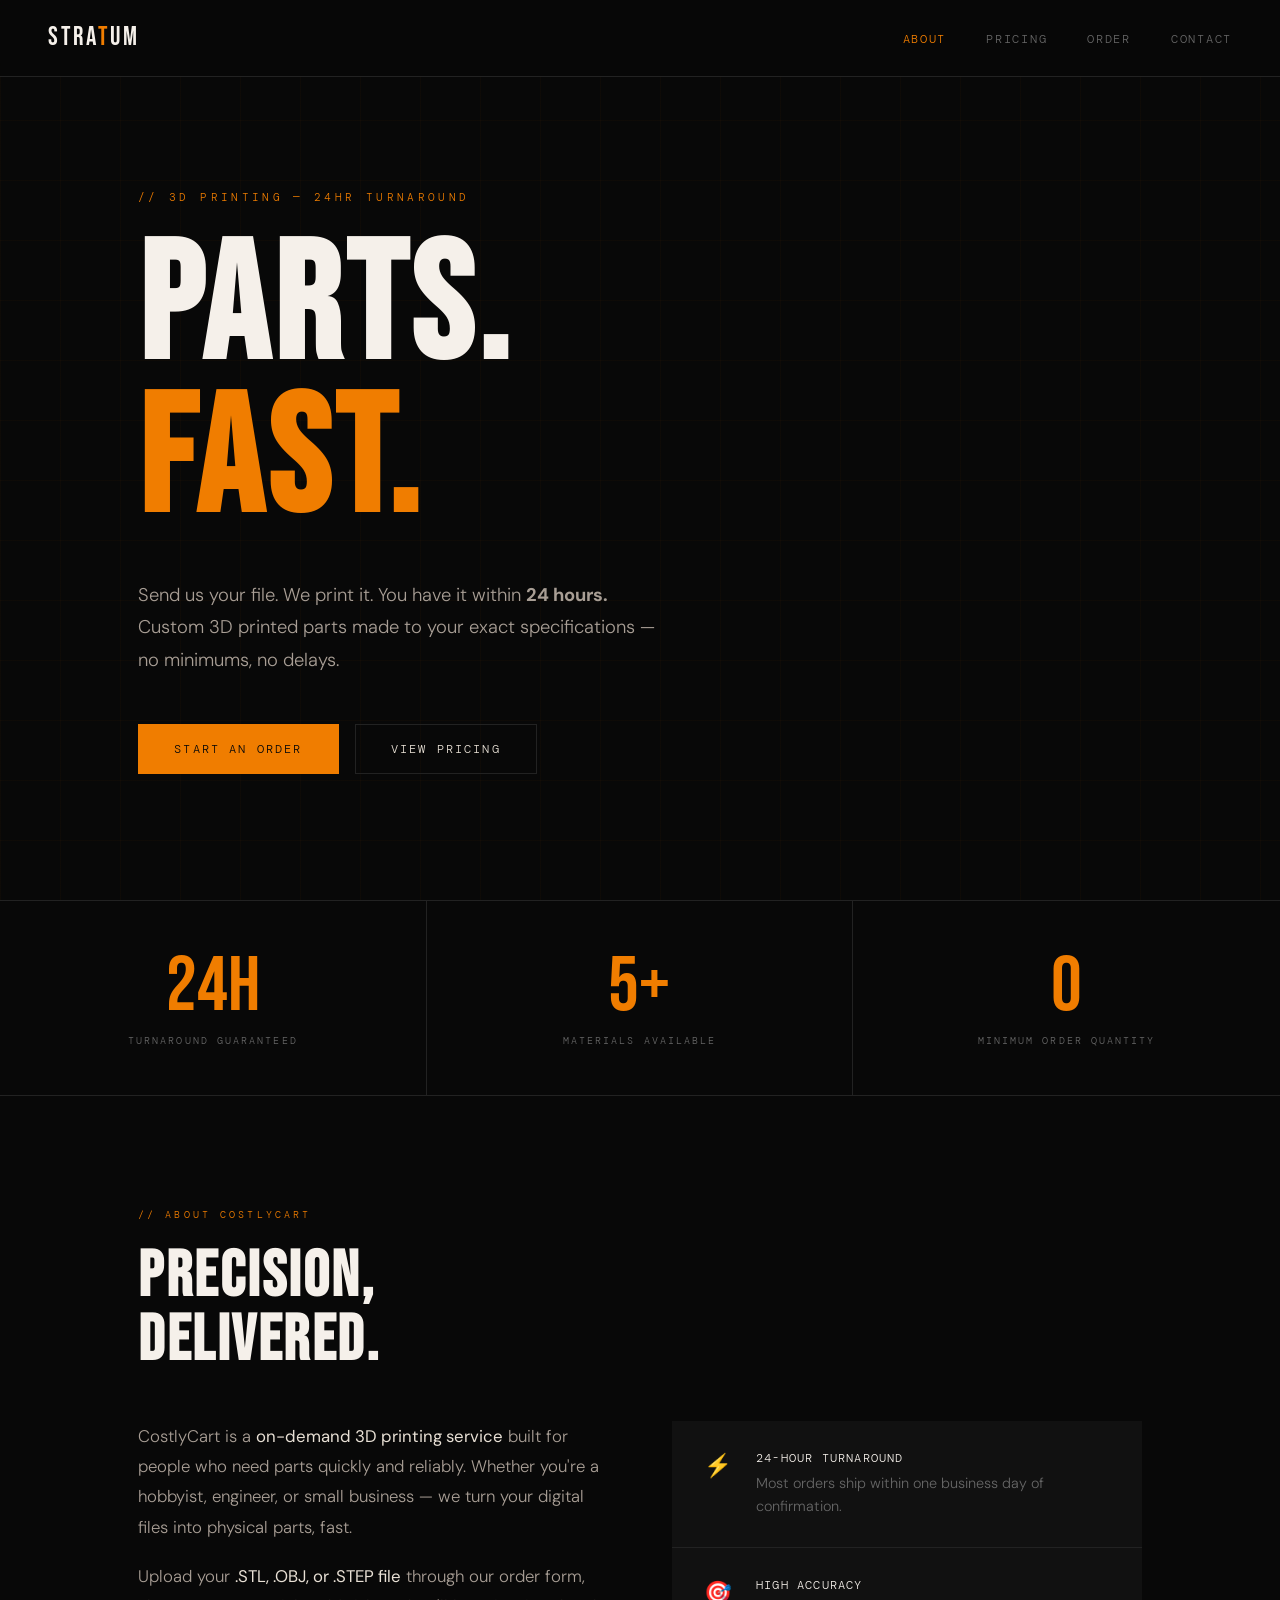
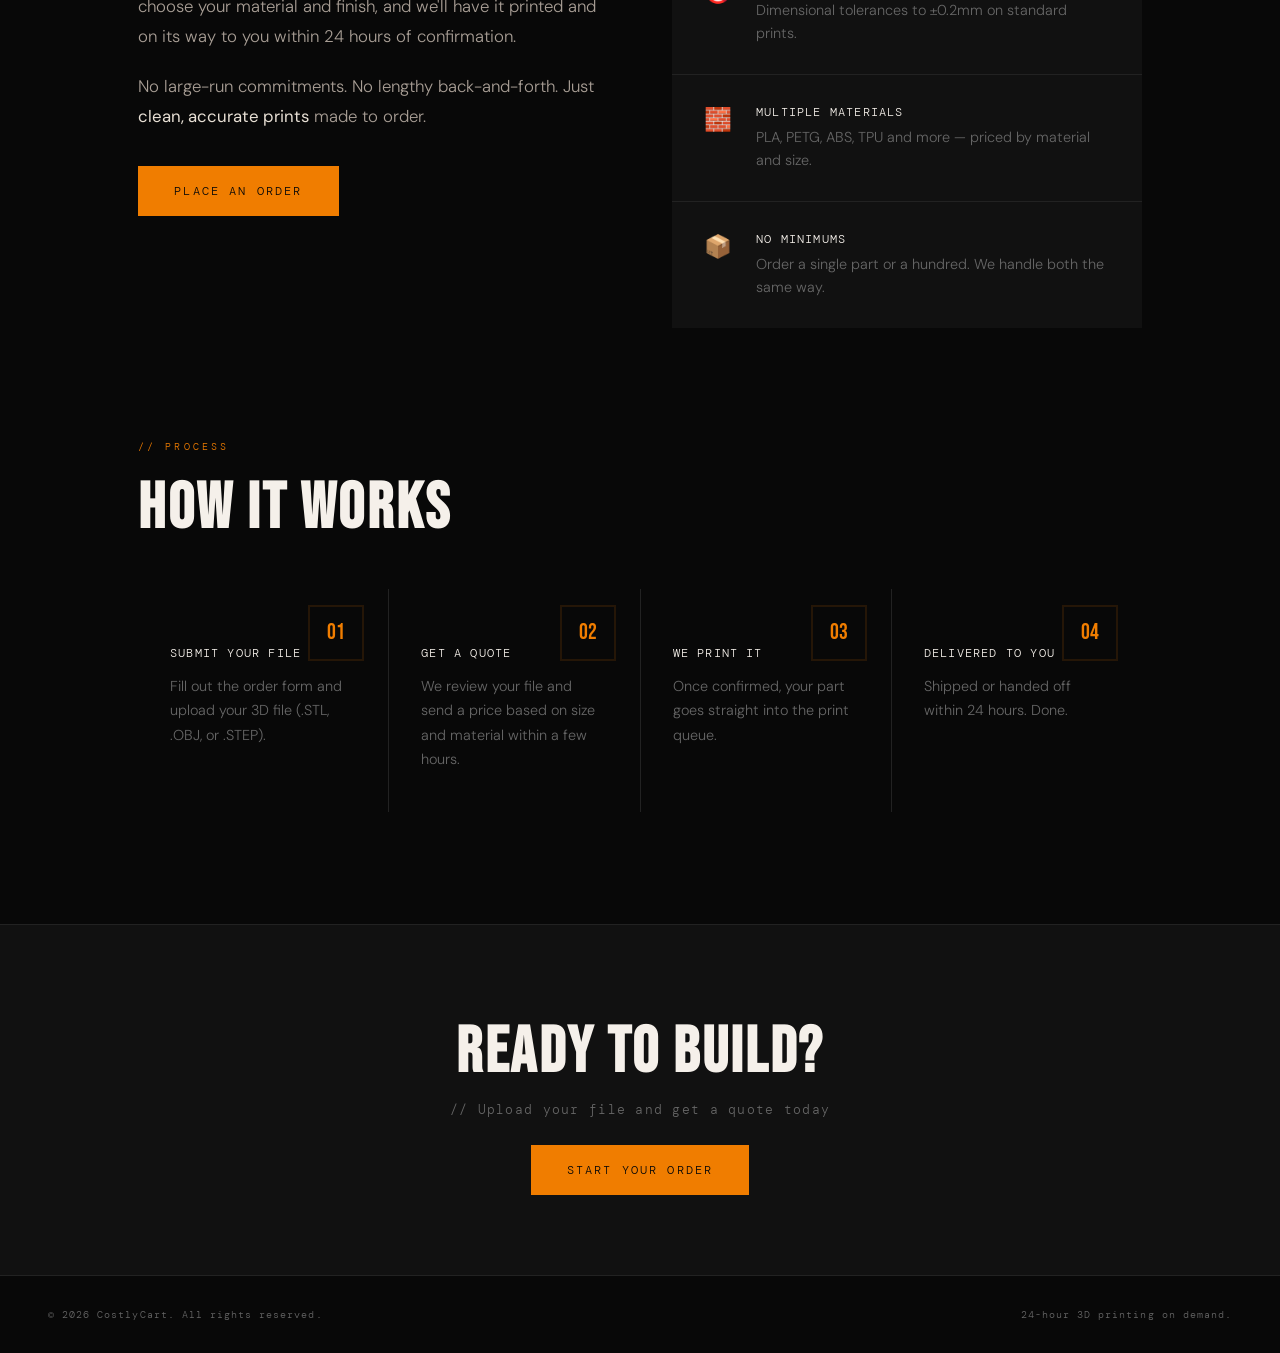
==== index.html @ f36d2c1f "Add files via upload" ====
<!DOCTYPE html>
<html lang="en">
<head>
  <meta charset="UTF-8"/>
  <meta name="viewport" content="width=device-width, initial-scale=1.0"/>
  <title>CostlyCart — 3D Printing On Demand</title>
  <link href="https://fonts.googleapis.com/css2?family=Bebas+Neue&family=DM+Mono:ital,wght@0,300;0,400;1,300&family=DM+Sans:wght@300;400&display=swap" rel="stylesheet"/>
  <style>
    :root {
      --bg: #080808;
      --surface: #111111;
      --border: #222222;
      --amber: #f07d00;
      --amber-dim: rgba(240,125,0,0.12);
      --text: #e8e0d5;
      --muted: #666;
      --white: #f5f0ea;
    }
    *, *::before, *::after { margin: 0; padding: 0; box-sizing: border-box; }

    html { scroll-behavior: smooth; }

    body {
      background: var(--bg);
      color: var(--text);
      font-family: 'DM Sans', sans-serif;
      font-weight: 300;
      min-height: 100vh;
      overflow-x: hidden;
    }

    /* Grid background */
    body::before {
      content: '';
      position: fixed;
      inset: 0;
      background-image:
        linear-gradient(rgba(240,125,0,0.03) 1px, transparent 1px),
        linear-gradient(90deg, rgba(240,125,0,0.03) 1px, transparent 1px);
      background-size: 60px 60px;
      pointer-events: none;
      z-index: 0;
    }

    /* NAV */
    nav {
      position: fixed;
      top: 0; left: 0; right: 0;
      z-index: 100;
      display: flex;
      align-items: center;
      justify-content: space-between;
      padding: 1.4rem 3rem;
      background: rgba(8,8,8,0.85);
      backdrop-filter: blur(12px);
      border-bottom: 1px solid var(--border);
    }

    .nav-logo {
      font-family: 'Bebas Neue', sans-serif;
      font-size: 1.6rem;
      letter-spacing: 0.12em;
      color: var(--white);
      text-decoration: none;
    }

    .nav-logo span { color: var(--amber); }

    .nav-links {
      display: flex;
      gap: 2.5rem;
      list-style: none;
    }

    .nav-links a {
      font-family: 'DM Mono', monospace;
      font-size: 0.72rem;
      letter-spacing: 0.15em;
      text-transform: uppercase;
      color: var(--muted);
      text-decoration: none;
      transition: color 0.2s;
    }

    .nav-links a:hover, .nav-links a.active { color: var(--amber); }

    /* HERO */
    .hero {
      position: relative;
      z-index: 1;
      min-height: 100vh;
      display: flex;
      flex-direction: column;
      justify-content: center;
      padding: 8rem 3rem 4rem;
      max-width: 1100px;
      margin: 0 auto;
    }

    .hero-tag {
      font-family: 'DM Mono', monospace;
      font-size: 0.7rem;
      letter-spacing: 0.3em;
      text-transform: uppercase;
      color: var(--amber);
      margin-bottom: 1.8rem;
      opacity: 0;
      animation: up 0.8s ease 0.2s forwards;
    }

    h1 {
      font-family: 'Bebas Neue', sans-serif;
      font-size: clamp(5rem, 13vw, 11rem);
      line-height: 0.92;
      letter-spacing: 0.03em;
      color: var(--white);
      opacity: 0;
      animation: up 0.9s ease 0.4s forwards;
    }

    h1 .accent { color: var(--amber); }

    .hero-sub {
      margin-top: 2.5rem;
      max-width: 520px;
      font-size: clamp(1rem, 1.8vw, 1.15rem);
      line-height: 1.75;
      color: #a89e95;
      opacity: 0;
      animation: up 0.9s ease 0.65s forwards;
    }

    .hero-cta {
      margin-top: 3rem;
      display: flex;
      gap: 1rem;
      flex-wrap: wrap;
      opacity: 0;
      animation: up 0.9s ease 0.85s forwards;
    }

    .btn {
      font-family: 'DM Mono', monospace;
      font-size: 0.75rem;
      letter-spacing: 0.18em;
      text-transform: uppercase;
      text-decoration: none;
      padding: 1rem 2.2rem;
      border: 1px solid var(--amber);
      color: var(--bg);
      background: var(--amber);
      transition: all 0.2s;
      cursor: pointer;
    }

    .btn:hover { background: transparent; color: var(--amber); }

    .btn-ghost {
      background: transparent;
      color: var(--text);
      border-color: var(--border);
    }

    .btn-ghost:hover { border-color: var(--amber); color: var(--amber); }

    /* STAT ROW */
    .stats {
      position: relative;
      z-index: 1;
      display: grid;
      grid-template-columns: repeat(3, 1fr);
      border-top: 1px solid var(--border);
      border-bottom: 1px solid var(--border);
      margin: 0;
    }

    .stat {
      padding: 3rem;
      border-right: 1px solid var(--border);
      text-align: center;
    }

    .stat:last-child { border-right: none; }

    .stat-num {
      font-family: 'Bebas Neue', sans-serif;
      font-size: clamp(3rem, 6vw, 5rem);
      color: var(--amber);
      line-height: 1;
    }

    .stat-label {
      font-family: 'DM Mono', monospace;
      font-size: 0.65rem;
      letter-spacing: 0.2em;
      text-transform: uppercase;
      color: var(--muted);
      margin-top: 0.5rem;
    }

    /* ABOUT SECTION */
    .section {
      position: relative;
      z-index: 1;
      max-width: 1100px;
      margin: 0 auto;
      padding: 7rem 3rem;
    }

    .section-tag {
      font-family: 'DM Mono', monospace;
      font-size: 0.65rem;
      letter-spacing: 0.3em;
      text-transform: uppercase;
      color: var(--amber);
      margin-bottom: 1.5rem;
    }

    h2 {
      font-family: 'Bebas Neue', sans-serif;
      font-size: clamp(2.5rem, 5vw, 4.5rem);
      color: var(--white);
      letter-spacing: 0.04em;
      line-height: 1;
      margin-bottom: 2rem;
    }

    .about-grid {
      display: grid;
      grid-template-columns: 1fr 1fr;
      gap: 4rem;
      align-items: start;
      margin-top: 3rem;
    }

    .about-text p {
      font-size: 1.05rem;
      line-height: 1.8;
      color: #a89e95;
      margin-bottom: 1.2rem;
    }

    .about-text p strong { color: var(--text); font-weight: 400; }

    /* Feature cards */
    .features {
      display: flex;
      flex-direction: column;
      gap: 1px;
      background: var(--border);
    }

    .feature {
      background: var(--surface);
      padding: 1.8rem 2rem;
      display: flex;
      gap: 1.5rem;
      align-items: flex-start;
      transition: background 0.2s;
    }

    .feature:hover { background: var(--amber-dim); }

    .feature-icon {
      font-size: 1.4rem;
      margin-top: 0.1rem;
      flex-shrink: 0;
    }

    .feature-title {
      font-family: 'DM Mono', monospace;
      font-size: 0.75rem;
      letter-spacing: 0.1em;
      text-transform: uppercase;
      color: var(--white);
      margin-bottom: 0.4rem;
    }

    .feature-desc {
      font-size: 0.9rem;
      color: var(--muted);
      line-height: 1.6;
    }

    /* HOW IT WORKS */
    .steps {
      display: grid;
      grid-template-columns: repeat(4, 1fr);
      gap: 1px;
      background: var(--border);
      margin-top: 3rem;
    }

    .step {
      background: var(--bg);
      padding: 2.5rem 2rem;
      position: relative;
    }

    .step-num {
      font-family: 'Bebas Neue', sans-serif;
      font-size: 4rem;
      color: var(--amber-dim);
      line-height: 1;
      position: absolute;
      top: 1rem;
      right: 1.5rem;
      border: 2px solid var(--amber-dim);
      width: 3.5rem;
      height: 3.5rem;
      display: flex;
      align-items: center;
      justify-content: center;
      font-size: 1.4rem;
      color: var(--amber);
    }

    .step-title {
      font-family: 'DM Mono', monospace;
      font-size: 0.75rem;
      letter-spacing: 0.1em;
      text-transform: uppercase;
      color: var(--white);
      margin-bottom: 0.8rem;
      margin-top: 1rem;
    }

    .step-desc {
      font-size: 0.9rem;
      color: var(--muted);
      line-height: 1.7;
    }

    /* FOOTER CTA */
    .footer-cta {
      position: relative;
      z-index: 1;
      background: var(--surface);
      border-top: 1px solid var(--border);
      text-align: center;
      padding: 6rem 3rem;
    }

    .footer-cta h2 { margin-bottom: 1rem; }
    .footer-cta p { color: var(--muted); margin-bottom: 2.5rem; font-family: 'DM Mono', monospace; font-size: 0.8rem; letter-spacing: 0.1em; }

    footer {
      position: relative;
      z-index: 1;
      border-top: 1px solid var(--border);
      padding: 2rem 3rem;
      display: flex;
      justify-content: space-between;
      align-items: center;
    }

    footer p {
      font-family: 'DM Mono', monospace;
      font-size: 0.65rem;
      letter-spacing: 0.1em;
      color: var(--muted);
    }

    @keyframes up {
      from { opacity: 0; transform: translateY(24px); }
      to   { opacity: 1; transform: translateY(0); }
    }

    @media (max-width: 768px) {
      nav { padding: 1.2rem 1.5rem; }
      .nav-links { gap: 1.5rem; }
      .hero { padding: 7rem 1.5rem 3rem; }
      .stats { grid-template-columns: 1fr; }
      .stat { border-right: none; border-bottom: 1px solid var(--border); }
      .about-grid { grid-template-columns: 1fr; gap: 2rem; }
      .steps { grid-template-columns: 1fr 1fr; }
      .section { padding: 4rem 1.5rem; }
    }
  </style>
</head>
<body>

<nav>
  <a href="index.html" class="nav-logo">STRA<span>T</span>UM</a>
  <ul class="nav-links">
    <li><a href="index.html" class="active">About</a></li>
    <li><a href="pricing.html">Pricing</a></li>
    <li><a href="order.html">Order</a></li>
    <li><a href="contact.html">Contact</a></li>
  </ul>
</nav>

<!-- HERO -->
<section class="hero">
  <p class="hero-tag">// 3D Printing — 24hr Turnaround</p>
  <h1>PARTS.<br><span class="accent">FAST.</span></h1>
  <p class="hero-sub">
    Send us your file. We print it. You have it within <strong>24 hours.</strong>
    Custom 3D printed parts made to your exact specifications — no minimums, no delays.
  </p>
  <div class="hero-cta">
    <a href="order.html" class="btn">Start an Order</a>
    <a href="pricing.html" class="btn btn-ghost">View Pricing</a>
  </div>
</section>

<!-- STATS -->
<div class="stats">
  <div class="stat">
    <div class="stat-num">24H</div>
    <div class="stat-label">Turnaround Guaranteed</div>
  </div>
  <div class="stat">
    <div class="stat-num">5+</div>
    <div class="stat-label">Materials Available</div>
  </div>
  <div class="stat">
    <div class="stat-num">0</div>
    <div class="stat-label">Minimum Order Quantity</div>
  </div>
</div>

<!-- ABOUT -->
<section class="section">
  <p class="section-tag">// About CostlyCart</p>
  <h2>PRECISION,<br>DELIVERED.</h2>

  <div class="about-grid">
    <div class="about-text">
      <p>
        CostlyCart is a <strong>on-demand 3D printing service</strong> built for people who need parts quickly and reliably.
        Whether you're a hobbyist, engineer, or small business — we turn your digital files into physical parts, fast.
      </p>
      <p>
        Upload your <strong>.STL, .OBJ, or .STEP file</strong> through our order form, choose your material and finish,
        and we'll have it printed and on its way to you within 24 hours of confirmation.
      </p>
      <p>
        No large-run commitments. No lengthy back-and-forth. Just <strong>clean, accurate prints</strong> made to order.
      </p>
      <a href="order.html" class="btn" style="margin-top:1rem; display:inline-block;">Place an Order</a>
    </div>

    <div class="features">
      <div class="feature">
        <div class="feature-icon">⚡</div>
        <div>
          <div class="feature-title">24-Hour Turnaround</div>
          <div class="feature-desc">Most orders ship within one business day of confirmation.</div>
        </div>
      </div>
      <div class="feature">
        <div class="feature-icon">🎯</div>
        <div>
          <div class="feature-title">High Accuracy</div>
          <div class="feature-desc">Dimensional tolerances to ±0.2mm on standard prints.</div>
        </div>
      </div>
      <div class="feature">
        <div class="feature-icon">🧱</div>
        <div>
          <div class="feature-title">Multiple Materials</div>
          <div class="feature-desc">PLA, PETG, ABS, TPU and more — priced by material and size.</div>
        </div>
      </div>
      <div class="feature">
        <div class="feature-icon">📦</div>
        <div>
          <div class="feature-title">No Minimums</div>
          <div class="feature-desc">Order a single part or a hundred. We handle both the same way.</div>
        </div>
      </div>
    </div>
  </div>
</section>

<!-- HOW IT WORKS -->
<section class="section" style="padding-top:0;">
  <p class="section-tag">// Process</p>
  <h2>HOW IT WORKS</h2>
  <div class="steps">
    <div class="step">
      <div class="step-num">01</div>
      <div class="step-title">Submit Your File</div>
      <div class="step-desc">Fill out the order form and upload your 3D file (.STL, .OBJ, or .STEP).</div>
    </div>
    <div class="step">
      <div class="step-num">02</div>
      <div class="step-title">Get a Quote</div>
      <div class="step-desc">We review your file and send a price based on size and material within a few hours.</div>
    </div>
    <div class="step">
      <div class="step-num">03</div>
      <div class="step-title">We Print It</div>
      <div class="step-desc">Once confirmed, your part goes straight into the print queue.</div>
    </div>
    <div class="step">
      <div class="step-num">04</div>
      <div class="step-title">Delivered to You</div>
      <div class="step-desc">Shipped or handed off within 24 hours. Done.</div>
    </div>
  </div>
</section>

<!-- FOOTER CTA -->
<div class="footer-cta">
  <h2>READY TO BUILD?</h2>
  <p>// Upload your file and get a quote today</p>
  <a href="order.html" class="btn">Start Your Order</a>
</div>

<footer>
  <p>© 2026 CostlyCart. All rights reserved.</p>
  <p>24-hour 3D printing on demand.</p>
</footer>

</body>
</html>
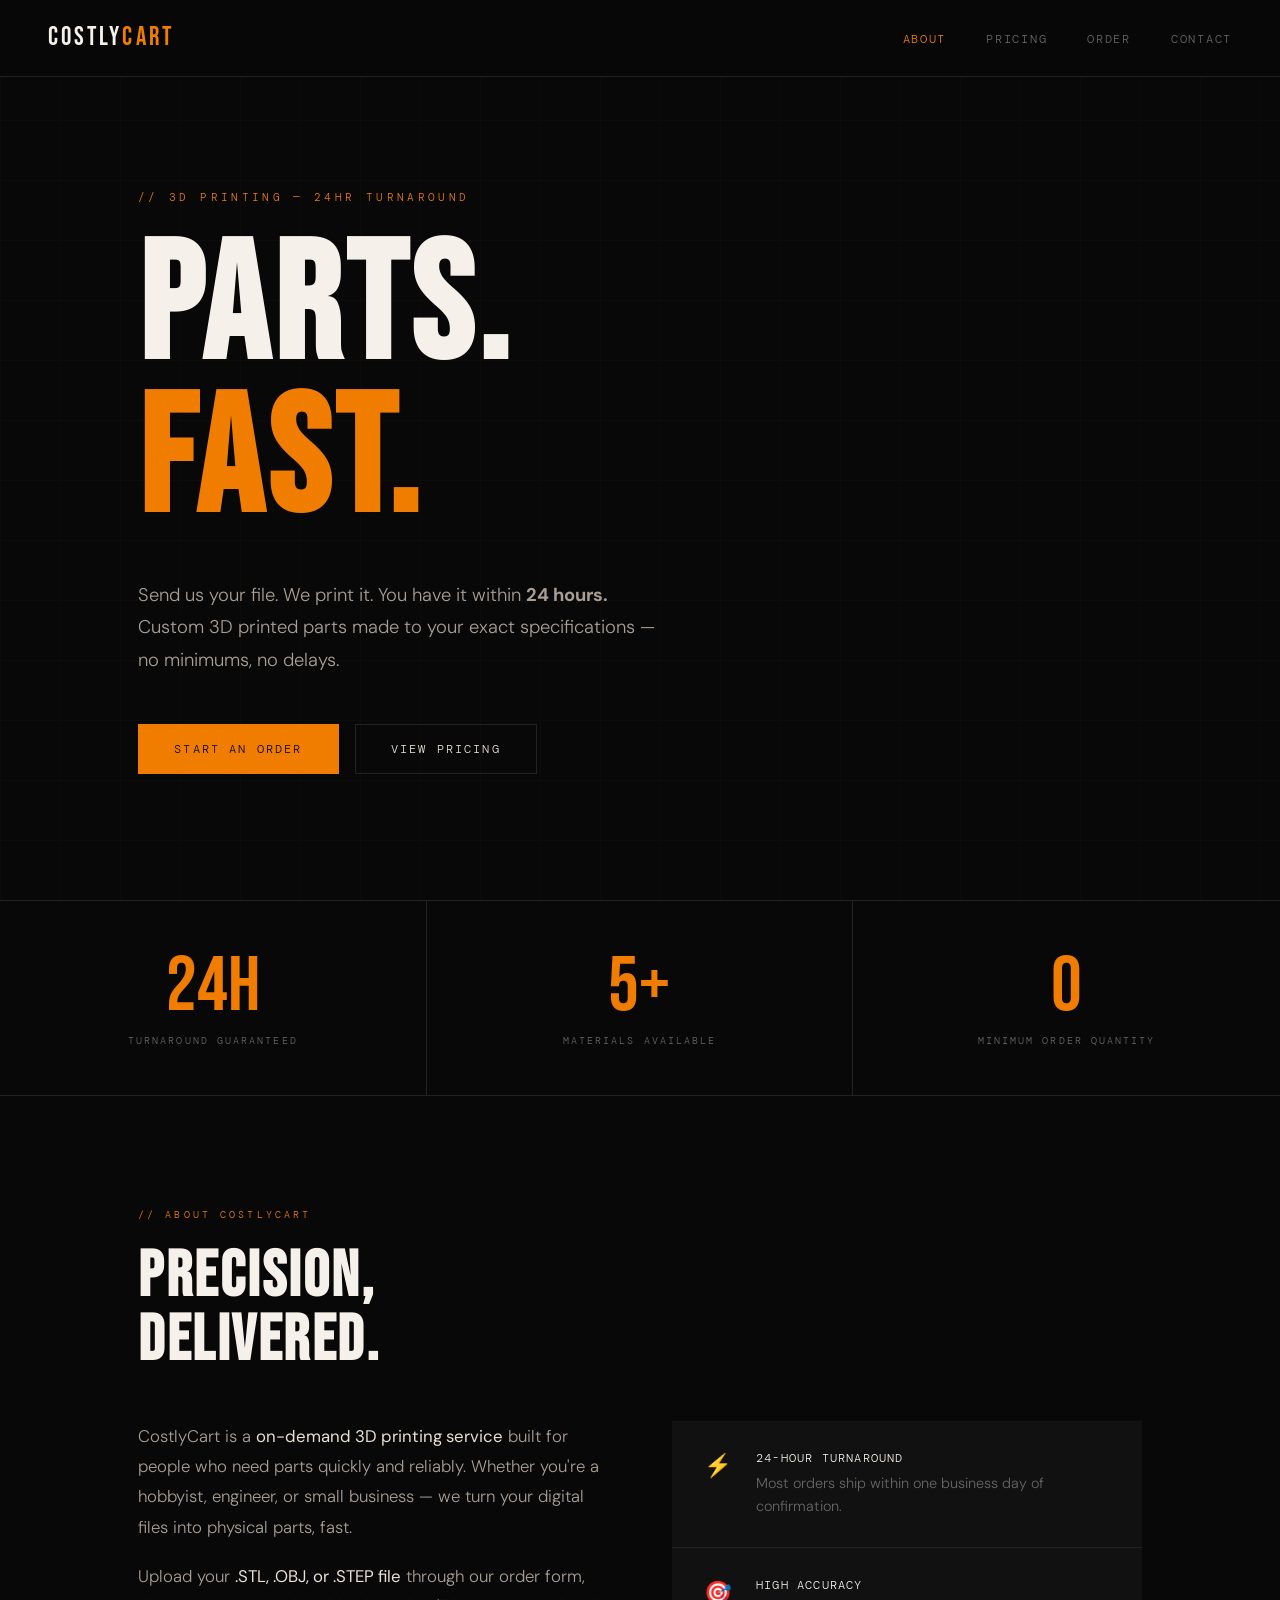
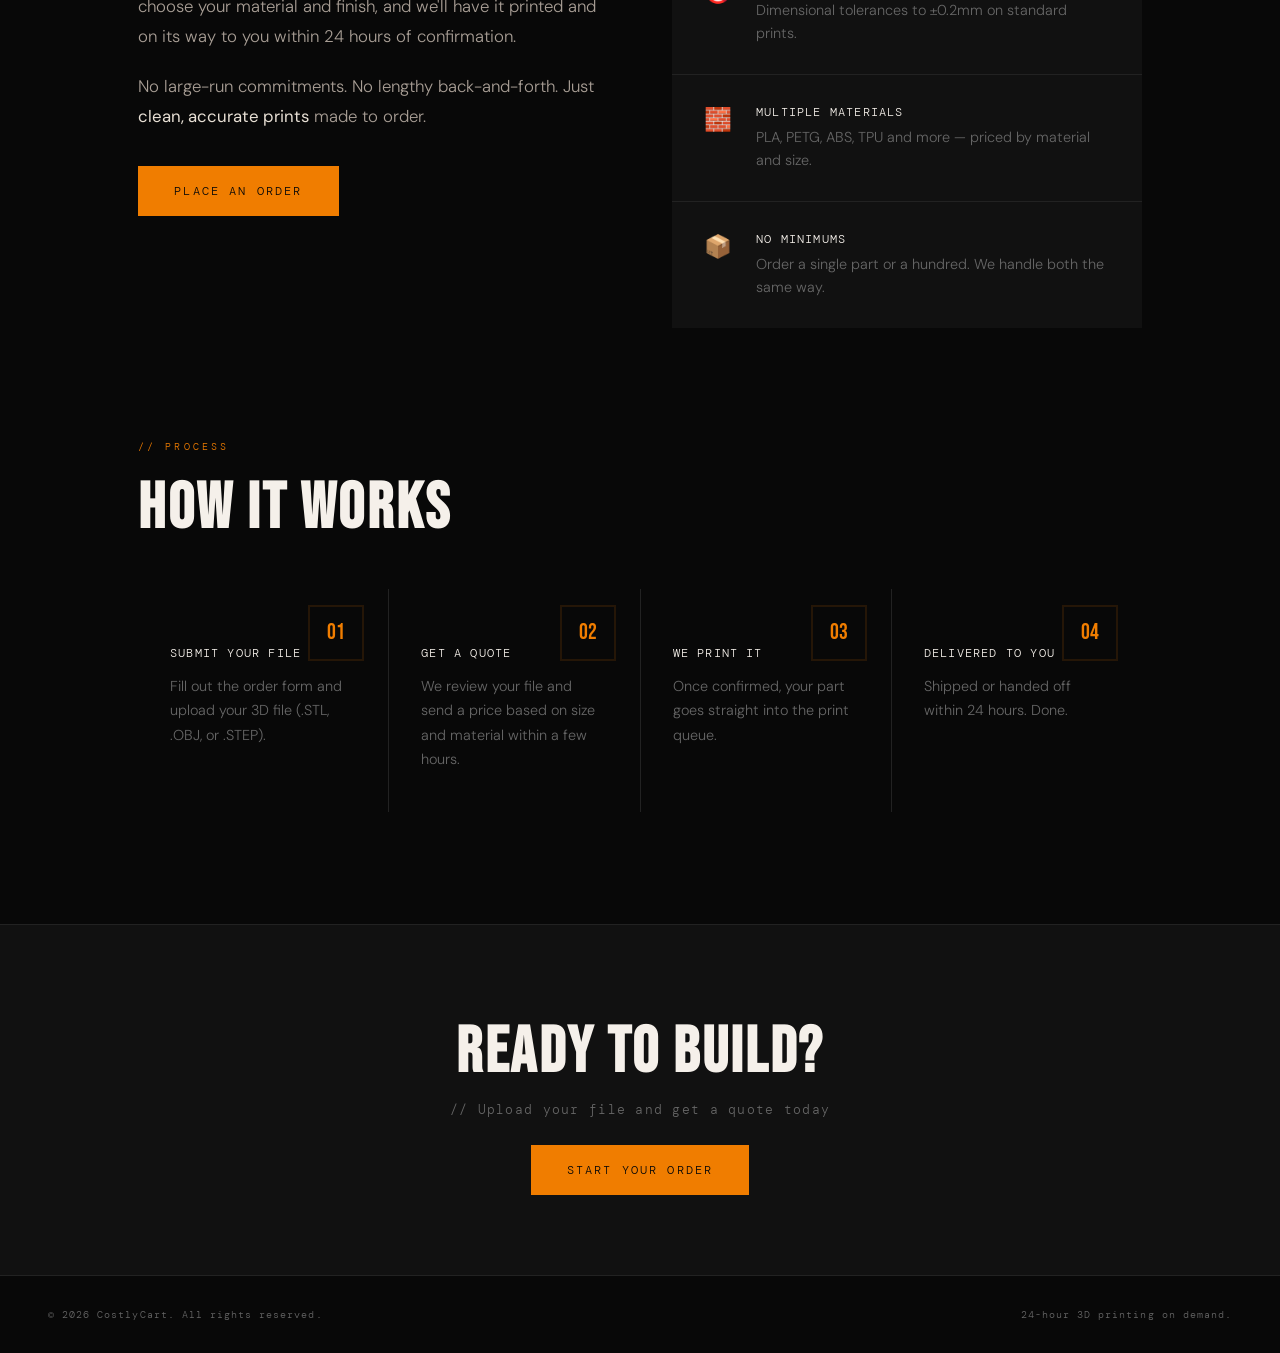
==== commit 892a17d0: "Add files via upload" ====
--- a/index.html
+++ b/index.html
@@ -381,7 +381,7 @@
 <body>
 
 <nav>
-  <a href="index.html" class="nav-logo">STRA<span>T</span>UM</a>
+  <a href="index.html" class="nav-logo">COSTLY<span>CART</span></a>
   <ul class="nav-links">
     <li><a href="index.html" class="active">About</a></li>
     <li><a href="pricing.html">Pricing</a></li>
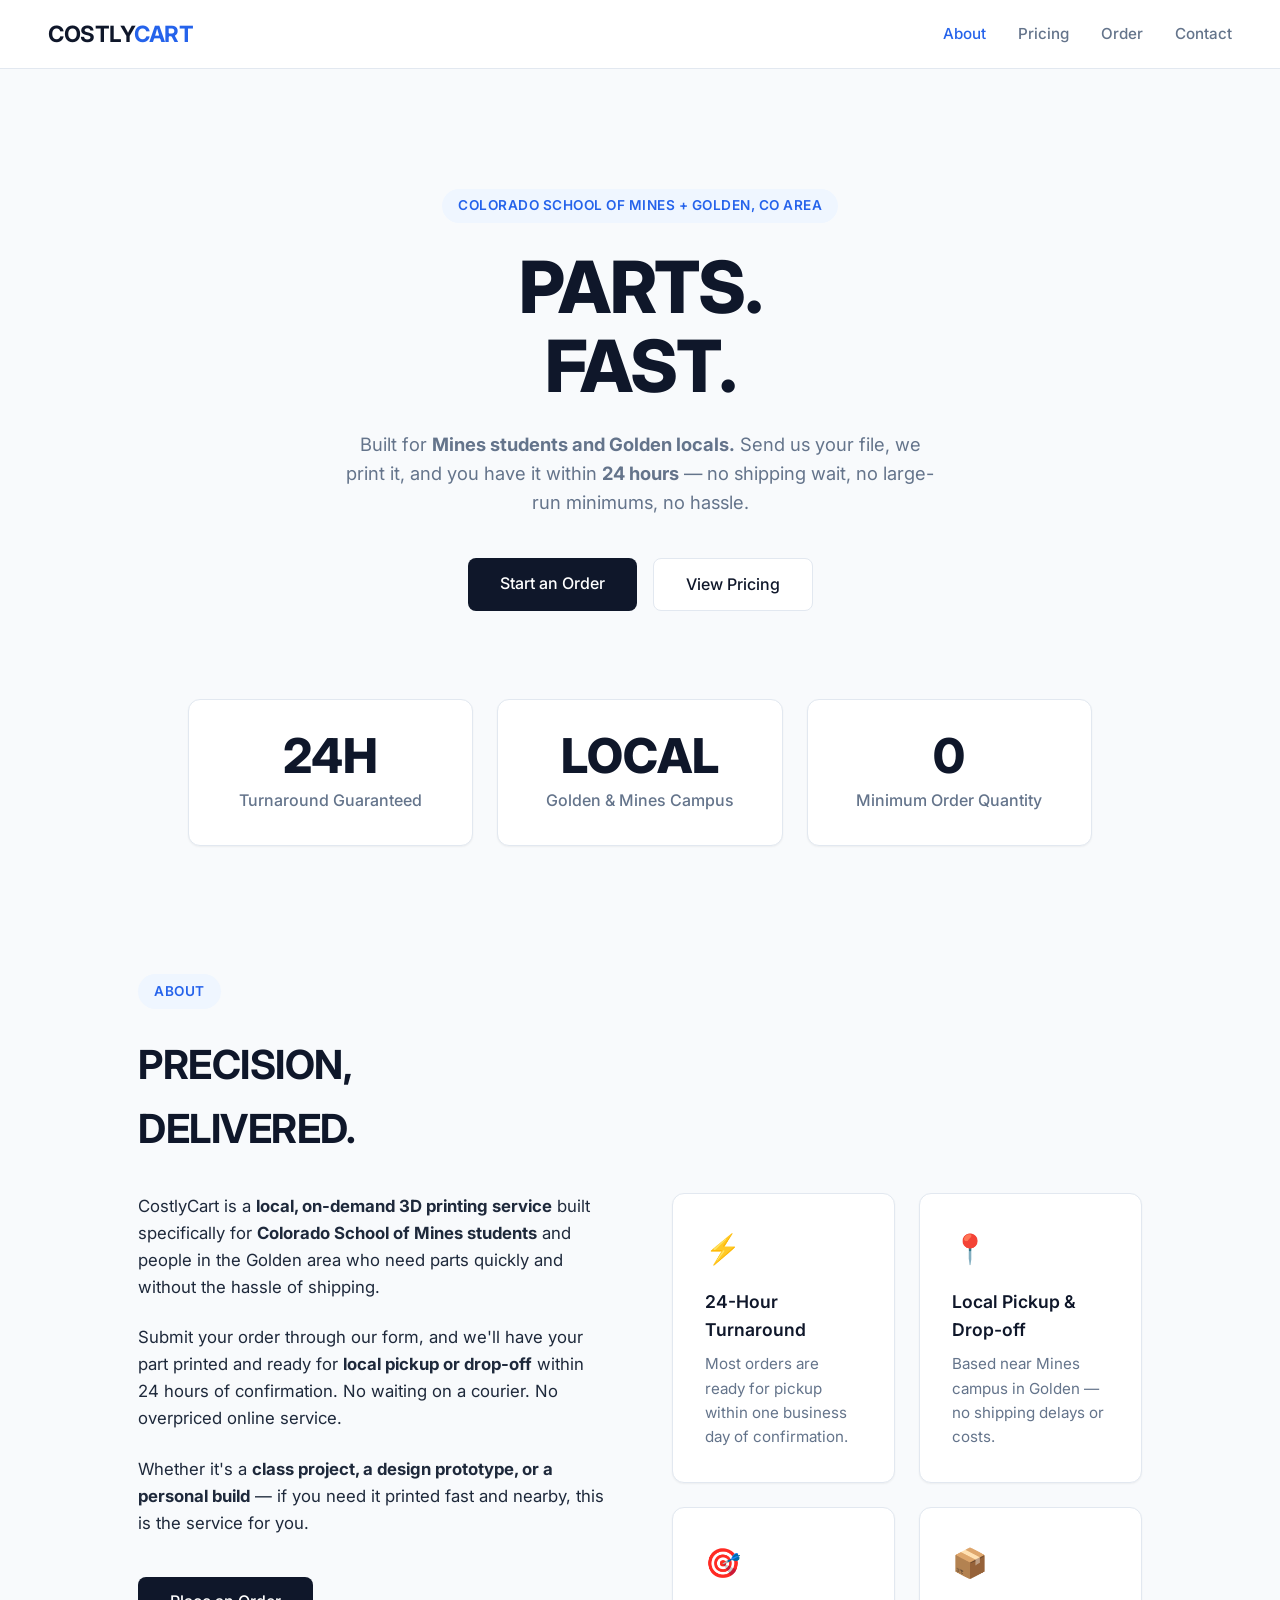
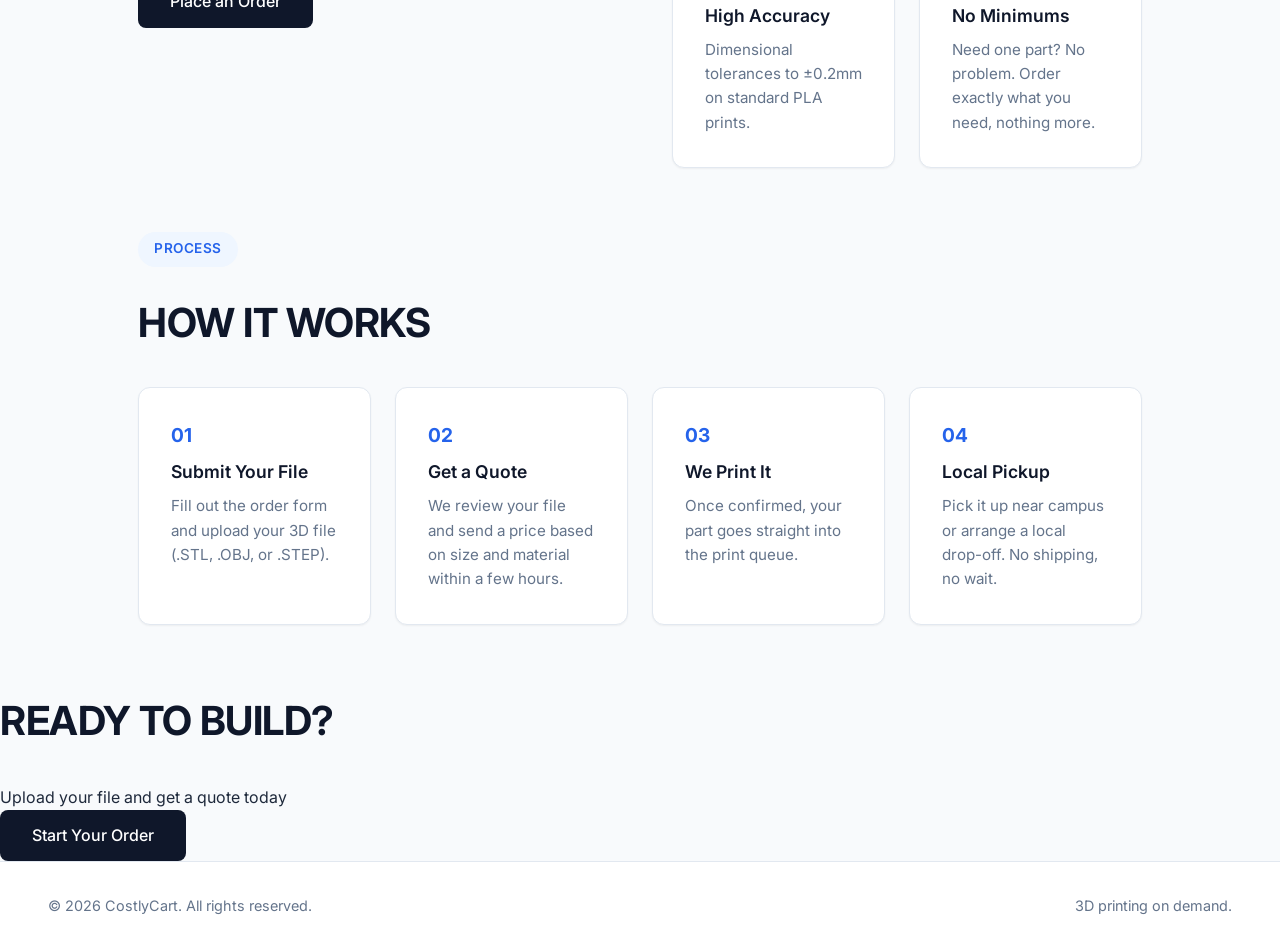
==== commit 53fbbd8e: "Add files via upload Rev 3 file push." ====
--- a/index.html
+++ b/index.html
@@ -4,379 +4,8 @@
   <meta charset="UTF-8"/>
   <meta name="viewport" content="width=device-width, initial-scale=1.0"/>
   <title>CostlyCart — 3D Printing On Demand</title>
-  <link href="https://fonts.googleapis.com/css2?family=Bebas+Neue&family=DM+Mono:ital,wght@0,300;0,400;1,300&family=DM+Sans:wght@300;400&display=swap" rel="stylesheet"/>
-  <style>
-    :root {
-      --bg: #080808;
-      --surface: #111111;
-      --border: #222222;
-      --amber: #f07d00;
-      --amber-dim: rgba(240,125,0,0.12);
-      --text: #e8e0d5;
-      --muted: #666;
-      --white: #f5f0ea;
-    }
-    *, *::before, *::after { margin: 0; padding: 0; box-sizing: border-box; }
-
-    html { scroll-behavior: smooth; }
-
-    body {
-      background: var(--bg);
-      color: var(--text);
-      font-family: 'DM Sans', sans-serif;
-      font-weight: 300;
-      min-height: 100vh;
-      overflow-x: hidden;
-    }
-
-    /* Grid background */
-    body::before {
-      content: '';
-      position: fixed;
-      inset: 0;
-      background-image:
-        linear-gradient(rgba(240,125,0,0.03) 1px, transparent 1px),
-        linear-gradient(90deg, rgba(240,125,0,0.03) 1px, transparent 1px);
-      background-size: 60px 60px;
-      pointer-events: none;
-      z-index: 0;
-    }
-
-    /* NAV */
-    nav {
-      position: fixed;
-      top: 0; left: 0; right: 0;
-      z-index: 100;
-      display: flex;
-      align-items: center;
-      justify-content: space-between;
-      padding: 1.4rem 3rem;
-      background: rgba(8,8,8,0.85);
-      backdrop-filter: blur(12px);
-      border-bottom: 1px solid var(--border);
-    }
-
-    .nav-logo {
-      font-family: 'Bebas Neue', sans-serif;
-      font-size: 1.6rem;
-      letter-spacing: 0.12em;
-      color: var(--white);
-      text-decoration: none;
-    }
-
-    .nav-logo span { color: var(--amber); }
-
-    .nav-links {
-      display: flex;
-      gap: 2.5rem;
-      list-style: none;
-    }
-
-    .nav-links a {
-      font-family: 'DM Mono', monospace;
-      font-size: 0.72rem;
-      letter-spacing: 0.15em;
-      text-transform: uppercase;
-      color: var(--muted);
-      text-decoration: none;
-      transition: color 0.2s;
-    }
-
-    .nav-links a:hover, .nav-links a.active { color: var(--amber); }
-
-    /* HERO */
-    .hero {
-      position: relative;
-      z-index: 1;
-      min-height: 100vh;
-      display: flex;
-      flex-direction: column;
-      justify-content: center;
-      padding: 8rem 3rem 4rem;
-      max-width: 1100px;
-      margin: 0 auto;
-    }
-
-    .hero-tag {
-      font-family: 'DM Mono', monospace;
-      font-size: 0.7rem;
-      letter-spacing: 0.3em;
-      text-transform: uppercase;
-      color: var(--amber);
-      margin-bottom: 1.8rem;
-      opacity: 0;
-      animation: up 0.8s ease 0.2s forwards;
-    }
-
-    h1 {
-      font-family: 'Bebas Neue', sans-serif;
-      font-size: clamp(5rem, 13vw, 11rem);
-      line-height: 0.92;
-      letter-spacing: 0.03em;
-      color: var(--white);
-      opacity: 0;
-      animation: up 0.9s ease 0.4s forwards;
-    }
-
-    h1 .accent { color: var(--amber); }
-
-    .hero-sub {
-      margin-top: 2.5rem;
-      max-width: 520px;
-      font-size: clamp(1rem, 1.8vw, 1.15rem);
-      line-height: 1.75;
-      color: #a89e95;
-      opacity: 0;
-      animation: up 0.9s ease 0.65s forwards;
-    }
-
-    .hero-cta {
-      margin-top: 3rem;
-      display: flex;
-      gap: 1rem;
-      flex-wrap: wrap;
-      opacity: 0;
-      animation: up 0.9s ease 0.85s forwards;
-    }
-
-    .btn {
-      font-family: 'DM Mono', monospace;
-      font-size: 0.75rem;
-      letter-spacing: 0.18em;
-      text-transform: uppercase;
-      text-decoration: none;
-      padding: 1rem 2.2rem;
-      border: 1px solid var(--amber);
-      color: var(--bg);
-      background: var(--amber);
-      transition: all 0.2s;
-      cursor: pointer;
-    }
-
-    .btn:hover { background: transparent; color: var(--amber); }
-
-    .btn-ghost {
-      background: transparent;
-      color: var(--text);
-      border-color: var(--border);
-    }
-
-    .btn-ghost:hover { border-color: var(--amber); color: var(--amber); }
-
-    /* STAT ROW */
-    .stats {
-      position: relative;
-      z-index: 1;
-      display: grid;
-      grid-template-columns: repeat(3, 1fr);
-      border-top: 1px solid var(--border);
-      border-bottom: 1px solid var(--border);
-      margin: 0;
-    }
-
-    .stat {
-      padding: 3rem;
-      border-right: 1px solid var(--border);
-      text-align: center;
-    }
-
-    .stat:last-child { border-right: none; }
-
-    .stat-num {
-      font-family: 'Bebas Neue', sans-serif;
-      font-size: clamp(3rem, 6vw, 5rem);
-      color: var(--amber);
-      line-height: 1;
-    }
-
-    .stat-label {
-      font-family: 'DM Mono', monospace;
-      font-size: 0.65rem;
-      letter-spacing: 0.2em;
-      text-transform: uppercase;
-      color: var(--muted);
-      margin-top: 0.5rem;
-    }
-
-    /* ABOUT SECTION */
-    .section {
-      position: relative;
-      z-index: 1;
-      max-width: 1100px;
-      margin: 0 auto;
-      padding: 7rem 3rem;
-    }
-
-    .section-tag {
-      font-family: 'DM Mono', monospace;
-      font-size: 0.65rem;
-      letter-spacing: 0.3em;
-      text-transform: uppercase;
-      color: var(--amber);
-      margin-bottom: 1.5rem;
-    }
-
-    h2 {
-      font-family: 'Bebas Neue', sans-serif;
-      font-size: clamp(2.5rem, 5vw, 4.5rem);
-      color: var(--white);
-      letter-spacing: 0.04em;
-      line-height: 1;
-      margin-bottom: 2rem;
-    }
-
-    .about-grid {
-      display: grid;
-      grid-template-columns: 1fr 1fr;
-      gap: 4rem;
-      align-items: start;
-      margin-top: 3rem;
-    }
-
-    .about-text p {
-      font-size: 1.05rem;
-      line-height: 1.8;
-      color: #a89e95;
-      margin-bottom: 1.2rem;
-    }
-
-    .about-text p strong { color: var(--text); font-weight: 400; }
-
-    /* Feature cards */
-    .features {
-      display: flex;
-      flex-direction: column;
-      gap: 1px;
-      background: var(--border);
-    }
-
-    .feature {
-      background: var(--surface);
-      padding: 1.8rem 2rem;
-      display: flex;
-      gap: 1.5rem;
-      align-items: flex-start;
-      transition: background 0.2s;
-    }
-
-    .feature:hover { background: var(--amber-dim); }
-
-    .feature-icon {
-      font-size: 1.4rem;
-      margin-top: 0.1rem;
-      flex-shrink: 0;
-    }
-
-    .feature-title {
-      font-family: 'DM Mono', monospace;
-      font-size: 0.75rem;
-      letter-spacing: 0.1em;
-      text-transform: uppercase;
-      color: var(--white);
-      margin-bottom: 0.4rem;
-    }
-
-    .feature-desc {
-      font-size: 0.9rem;
-      color: var(--muted);
-      line-height: 1.6;
-    }
-
-    /* HOW IT WORKS */
-    .steps {
-      display: grid;
-      grid-template-columns: repeat(4, 1fr);
-      gap: 1px;
-      background: var(--border);
-      margin-top: 3rem;
-    }
-
-    .step {
-      background: var(--bg);
-      padding: 2.5rem 2rem;
-      position: relative;
-    }
-
-    .step-num {
-      font-family: 'Bebas Neue', sans-serif;
-      font-size: 4rem;
-      color: var(--amber-dim);
-      line-height: 1;
-      position: absolute;
-      top: 1rem;
-      right: 1.5rem;
-      border: 2px solid var(--amber-dim);
-      width: 3.5rem;
-      height: 3.5rem;
-      display: flex;
-      align-items: center;
-      justify-content: center;
-      font-size: 1.4rem;
-      color: var(--amber);
-    }
-
-    .step-title {
-      font-family: 'DM Mono', monospace;
-      font-size: 0.75rem;
-      letter-spacing: 0.1em;
-      text-transform: uppercase;
-      color: var(--white);
-      margin-bottom: 0.8rem;
-      margin-top: 1rem;
-    }
-
-    .step-desc {
-      font-size: 0.9rem;
-      color: var(--muted);
-      line-height: 1.7;
-    }
-
-    /* FOOTER CTA */
-    .footer-cta {
-      position: relative;
-      z-index: 1;
-      background: var(--surface);
-      border-top: 1px solid var(--border);
-      text-align: center;
-      padding: 6rem 3rem;
-    }
-
-    .footer-cta h2 { margin-bottom: 1rem; }
-    .footer-cta p { color: var(--muted); margin-bottom: 2.5rem; font-family: 'DM Mono', monospace; font-size: 0.8rem; letter-spacing: 0.1em; }
-
-    footer {
-      position: relative;
-      z-index: 1;
-      border-top: 1px solid var(--border);
-      padding: 2rem 3rem;
-      display: flex;
-      justify-content: space-between;
-      align-items: center;
-    }
-
-    footer p {
-      font-family: 'DM Mono', monospace;
-      font-size: 0.65rem;
-      letter-spacing: 0.1em;
-      color: var(--muted);
-    }
-
-    @keyframes up {
-      from { opacity: 0; transform: translateY(24px); }
-      to   { opacity: 1; transform: translateY(0); }
-    }
-
-    @media (max-width: 768px) {
-      nav { padding: 1.2rem 1.5rem; }
-      .nav-links { gap: 1.5rem; }
-      .hero { padding: 7rem 1.5rem 3rem; }
-      .stats { grid-template-columns: 1fr; }
-      .stat { border-right: none; border-bottom: 1px solid var(--border); }
-      .about-grid { grid-template-columns: 1fr; gap: 2rem; }
-      .steps { grid-template-columns: 1fr 1fr; }
-      .section { padding: 4rem 1.5rem; }
-    }
-  </style>
+  <link href="https://fonts.googleapis.com/css2?family=Inter:wght@400;500;600;700;800&display=swap" rel="stylesheet">
+  <link rel="stylesheet" href="style.css">
 </head>
 <body>
 
@@ -392,11 +21,10 @@
 
 <!-- HERO -->
 <section class="hero">
-  <p class="hero-tag">// 3D Printing — 24hr Turnaround</p>
+  <p class="hero-tag">Colorado School of Mines + Golden, CO Area</p>
   <h1>PARTS.<br><span class="accent">FAST.</span></h1>
   <p class="hero-sub">
-    Send us your file. We print it. You have it within <strong>24 hours.</strong>
-    Custom 3D printed parts made to your exact specifications — no minimums, no delays.
+    Built for <strong>Mines students and Golden locals.</strong> Send us your file, we print it, and you have it within <strong>24 hours</strong> — no shipping wait, no large-run minimums, no hassle.
   </p>
   <div class="hero-cta">
     <a href="order.html" class="btn">Start an Order</a>
@@ -411,8 +39,8 @@
     <div class="stat-label">Turnaround Guaranteed</div>
   </div>
   <div class="stat">
-    <div class="stat-num">5+</div>
-    <div class="stat-label">Materials Available</div>
+    <div class="stat-num">LOCAL</div>
+    <div class="stat-label">Golden & Mines Campus</div>
   </div>
   <div class="stat">
     <div class="stat-num">0</div>
@@ -422,21 +50,19 @@
 
 <!-- ABOUT -->
 <section class="section">
-  <p class="section-tag">// About CostlyCart</p>
+  <p class="section-tag">About</p>
   <h2>PRECISION,<br>DELIVERED.</h2>
 
   <div class="about-grid">
     <div class="about-text">
       <p>
-        CostlyCart is a <strong>on-demand 3D printing service</strong> built for people who need parts quickly and reliably.
-        Whether you're a hobbyist, engineer, or small business — we turn your digital files into physical parts, fast.
+        CostlyCart is a <strong>local, on-demand 3D printing service</strong> built specifically for <strong>Colorado School of Mines students</strong> and people in the Golden area who need parts quickly and without the hassle of shipping.
       </p>
       <p>
-        Upload your <strong>.STL, .OBJ, or .STEP file</strong> through our order form, choose your material and finish,
-        and we'll have it printed and on its way to you within 24 hours of confirmation.
+        Submit your order through our form, and we'll have your part printed and ready for <strong>local pickup or drop-off</strong> within 24 hours of confirmation. No waiting on a courier. No overpriced online service.
       </p>
       <p>
-        No large-run commitments. No lengthy back-and-forth. Just <strong>clean, accurate prints</strong> made to order.
+        Whether it's a <strong>class project, a design prototype, or a personal build</strong> — if you need it printed fast and nearby, this is the service for you.
       </p>
       <a href="order.html" class="btn" style="margin-top:1rem; display:inline-block;">Place an Order</a>
     </div>
@@ -446,28 +72,28 @@
         <div class="feature-icon">⚡</div>
         <div>
           <div class="feature-title">24-Hour Turnaround</div>
-          <div class="feature-desc">Most orders ship within one business day of confirmation.</div>
+          <div class="feature-desc">Most orders are ready for pickup within one business day of confirmation.</div>
+        </div>
+      </div>
+      <div class="feature">
+        <div class="feature-icon">📍</div>
+        <div>
+          <div class="feature-title">Local Pickup & Drop-off</div>
+          <div class="feature-desc">Based near Mines campus in Golden — no shipping delays or costs.</div>
         </div>
       </div>
       <div class="feature">
         <div class="feature-icon">🎯</div>
         <div>
           <div class="feature-title">High Accuracy</div>
-          <div class="feature-desc">Dimensional tolerances to ±0.2mm on standard prints.</div>
-        </div>
-      </div>
-      <div class="feature">
-        <div class="feature-icon">🧱</div>
-        <div>
-          <div class="feature-title">Multiple Materials</div>
-          <div class="feature-desc">PLA, PETG, ABS, TPU and more — priced by material and size.</div>
+          <div class="feature-desc">Dimensional tolerances to ±0.2mm on standard PLA prints.</div>
         </div>
       </div>
       <div class="feature">
         <div class="feature-icon">📦</div>
         <div>
           <div class="feature-title">No Minimums</div>
-          <div class="feature-desc">Order a single part or a hundred. We handle both the same way.</div>
+          <div class="feature-desc">Need one part? No problem. Order exactly what you need, nothing more.</div>
         </div>
       </div>
     </div>
@@ -476,7 +102,7 @@
 
 <!-- HOW IT WORKS -->
 <section class="section" style="padding-top:0;">
-  <p class="section-tag">// Process</p>
+  <p class="section-tag"> Process</p>
   <h2>HOW IT WORKS</h2>
   <div class="steps">
     <div class="step">
@@ -496,8 +122,8 @@
     </div>
     <div class="step">
       <div class="step-num">04</div>
-      <div class="step-title">Delivered to You</div>
-      <div class="step-desc">Shipped or handed off within 24 hours. Done.</div>
+      <div class="step-title">Local Pickup</div>
+      <div class="step-desc">Pick it up near campus or arrange a local drop-off. No shipping, no wait.</div>
     </div>
   </div>
 </section>
@@ -505,13 +131,13 @@
 <!-- FOOTER CTA -->
 <div class="footer-cta">
   <h2>READY TO BUILD?</h2>
-  <p>// Upload your file and get a quote today</p>
+  <p>Upload your file and get a quote today</p>
   <a href="order.html" class="btn">Start Your Order</a>
 </div>
 
 <footer>
   <p>© 2026 CostlyCart. All rights reserved.</p>
-  <p>24-hour 3D printing on demand.</p>
+  <p>3D printing on demand.</p>
 </footer>
 
 </body>
--- a/style.css
+++ b/style.css
@@ -0,0 +1,143 @@
+/* style.css - Clean Light Mode */
+:root {
+  --bg: #f8fafc;        /* Very light gray/blue background */
+  --surface: #ffffff;   /* Pure white cards */
+  --border: #e2e8f0;    /* Soft gray borders */
+  --primary: #0f172a;   /* Near black for primary text & buttons */
+  --primary-hover: #334155;
+  --accent: #2563eb;    /* Trustworthy standard blue */
+  --accent-dim: #eff6ff;
+  --text: #1e293b;
+  --muted: #64748b;
+  --radius: 12px;
+  --shadow-sm: 0 1px 2px 0 rgba(0, 0, 0, 0.05);
+  --shadow: 0 4px 6px -1px rgba(0, 0, 0, 0.1), 0 2px 4px -2px rgba(0, 0, 0, 0.05);
+  --transition: all 0.2s ease;
+}
+
+*, *::before, *::after { margin: 0; padding: 0; box-sizing: border-box; }
+html { scroll-behavior: smooth; }
+body {
+  background: var(--bg); color: var(--text);
+  font-family: 'Inter', -apple-system, BlinkMacSystemFont, sans-serif; 
+  font-weight: 400; line-height: 1.6; min-height: 100vh;
+}
+
+/* Navigation - Clean & White */
+nav {
+  position: sticky; top: 0; z-index: 100;
+  display: flex; align-items: center; justify-content: space-between;
+  padding: 1rem 3rem; background: rgba(255, 255, 255, 0.9);
+  backdrop-filter: blur(8px); border-bottom: 1px solid var(--border);
+}
+.nav-logo { font-weight: 700; font-size: 1.4rem; color: var(--primary); text-decoration: none; letter-spacing: -0.5px; }
+.nav-logo span { color: var(--accent); }
+.nav-links { display: flex; gap: 2rem; list-style: none; }
+.nav-links a { font-size: 0.95rem; font-weight: 500; color: var(--muted); text-decoration: none; transition: var(--transition); }
+.nav-links a:hover, .nav-links a.active { color: var(--accent); }
+
+/* Typography */
+.page-header, .hero { padding: 6rem 3rem 4rem; max-width: 1100px; margin: 0 auto; text-align: center; }
+.hero { min-height: 70vh; display: flex; flex-direction: column; justify-content: center; align-items: center; }
+.section-tag, .hero-tag { 
+  display: inline-block; font-size: 0.85rem; font-weight: 600; color: var(--accent); 
+  background: var(--accent-dim); padding: 0.4rem 1rem; border-radius: 20px; margin-bottom: 1.5rem; text-transform: uppercase; letter-spacing: 0.5px;
+}
+h1 { font-size: clamp(3rem, 6vw, 4.5rem); color: var(--primary); font-weight: 800; letter-spacing: -1px; line-height: 1.1; margin-bottom: 1.5rem; }
+h2 { font-size: clamp(2rem, 4vw, 2.5rem); color: var(--primary); font-weight: 700; letter-spacing: -0.5px; margin-bottom: 2rem; }
+.hero-sub, .header-sub { font-size: 1.15rem; color: var(--muted); max-width: 600px; margin: 0 auto 2.5rem; line-height: 1.6; }
+
+/* Buttons */
+.btn, .btn-submit {
+  font-family: inherit; font-size: 1rem; font-weight: 500;
+  text-decoration: none; padding: 0.8rem 2rem; border-radius: 8px;
+  border: none; color: white; background: var(--primary);
+  cursor: pointer; transition: var(--transition); display: inline-flex; justify-content: center;
+}
+.btn:hover, .btn-submit:hover { background: var(--primary-hover); transform: translateY(-1px); box-shadow: var(--shadow); }
+.btn-ghost { background: white; color: var(--primary); border: 1px solid var(--border); }
+.btn-ghost:hover { background: var(--bg); border-color: var(--muted); }
+.hero-cta { display: flex; gap: 1rem; justify-content: center; }
+
+/* Layout & Cards (White with subtle shadows) */
+.section, .form-wrap, .contact-wrap { max-width: 1100px; margin: 0 auto; padding: 4rem 3rem; }
+.stats { display: grid; grid-template-columns: repeat(3, 1fr); gap: 1.5rem; max-width: 1000px; margin: 0 auto; padding: 0 3rem 4rem; }
+.stat { background: var(--surface); padding: 2rem; border-radius: var(--radius); border: 1px solid var(--border); text-align: center; box-shadow: var(--shadow-sm); }
+.stat-num { font-size: 3rem; font-weight: 800; color: var(--primary); line-height: 1; margin-bottom: 0.5rem; }
+.stat-label { color: var(--muted); font-weight: 500; }
+
+.about-grid { display: grid; grid-template-columns: 1fr 1fr; gap: 4rem; align-items: start; }
+.about-text p { font-size: 1.05rem; color: var(--text); margin-bottom: 1.5rem; }
+
+.features, .materials, .steps { display: grid; gap: 1.5rem; }
+.features { grid-template-columns: repeat(2, 1fr); }
+.materials { grid-template-columns: repeat(3, 1fr); margin-bottom: 4rem; }
+.steps { grid-template-columns: repeat(4, 1fr); margin-top: 2rem; }
+
+.feature, .material-card, .step, .response-box, .sidebar-box, .notes {
+  background: var(--surface); padding: 2rem; border-radius: var(--radius);
+  border: 1px solid var(--border); box-shadow: var(--shadow-sm);
+}
+
+.feature-icon { font-size: 1.8rem; margin-bottom: 1rem; }
+.feature-title, .step-title { font-weight: 600; font-size: 1.1rem; color: var(--primary); margin-bottom: 0.5rem; }
+.feature-desc, .step-desc, .mat-desc { font-size: 0.95rem; color: var(--muted); }
+.step-num { font-weight: 700; color: var(--accent); font-size: 1.2rem; margin-bottom: 0.5rem; }
+
+/* Pricing specifics */
+.mat-name { font-size: 1.5rem; font-weight: 700; color: var(--primary); }
+.mat-tag { display: inline-block; padding: 0.25rem 0.75rem; background: var(--bg); border: 1px solid var(--border); color: var(--text); border-radius: 20px; font-size: 0.75rem; font-weight: 500; margin: 0.5rem 0 1rem; }
+.mat-props { display: flex; flex-direction: column; gap: 0.5rem; margin-top: 1.5rem; }
+.mat-prop { display: flex; justify-content: space-between; font-size: 0.85rem; border-top: 1px solid var(--bg); padding-top: 0.5rem; }
+.mat-prop span:first-child { color: var(--muted); }
+.mat-prop span:last-child { font-weight: 500; color: var(--primary); }
+
+.price-table { width: 100%; border-collapse: collapse; margin-bottom: 4rem; background: var(--surface); border-radius: var(--radius); overflow: hidden; box-shadow: var(--shadow-sm); border: 1px solid var(--border); }
+.price-table th { background: var(--bg); padding: 1rem 1.5rem; text-align: left; font-weight: 600; color: var(--primary); border-bottom: 1px solid var(--border); }
+.price-table td { padding: 1rem 1.5rem; border-bottom: 1px solid var(--border); color: var(--text); }
+
+/* Forms */
+.form-wrap, .contact-wrap { display: grid; grid-template-columns: 2fr 1fr; gap: 4rem; align-items: start; }
+.form-section-title { font-size: 1.1rem; font-weight: 600; color: var(--primary); margin: 2rem 0 1rem; border-bottom: 1px solid var(--border); padding-bottom: 0.5rem; }
+.form-section-title:first-child { margin-top: 0; }
+.field { margin-bottom: 1.5rem; }
+.field-row { display: grid; grid-template-columns: 1fr 1fr; gap: 1rem; }
+label { display: block; font-size: 0.9rem; font-weight: 500; color: var(--text); margin-bottom: 0.5rem; }
+
+input[type="text"], input[type="email"], input[type="number"], select, textarea {
+  width: 100%; background: var(--surface); border: 1px solid var(--border);
+  color: var(--primary); font-family: inherit; font-size: 1rem;
+  padding: 0.8rem 1rem; border-radius: 8px; outline: none; transition: var(--transition);
+}
+input:focus, select:focus, textarea:focus { border-color: var(--accent); box-shadow: 0 0 0 3px var(--accent-dim); }
+textarea { resize: vertical; min-height: 120px; }
+
+/* Sidebar / Contact Info */
+.info-block { margin-bottom: 1.5rem; }
+.info-label { font-size: 0.85rem; font-weight: 600; color: var(--muted); text-transform: uppercase; letter-spacing: 0.5px; margin-bottom: 0.3rem; }
+.sidebar-title, .notes-title { font-weight: 600; color: var(--primary); margin-bottom: 1rem; }
+.sidebar-list, .notes ul { list-style: none; display: flex; flex-direction: column; gap: 0.8rem; }
+.sidebar-list li, .notes li { position: relative; padding-left: 1.2rem; font-size: 0.95rem; color: var(--muted); }
+.sidebar-list li::before, .notes li::before { content: '•'; position: absolute; left: 0; color: var(--accent); font-weight: bold; }
+
+footer { border-top: 1px solid var(--border); padding: 2rem 3rem; display: flex; justify-content: space-between; color: var(--muted); font-size: 0.9rem; background: var(--surface); }
+
+@media (max-width: 900px) {
+  .form-wrap, .contact-wrap, .about-grid { grid-template-columns: 1fr; gap: 2rem; }
+  .features, .materials { grid-template-columns: 1fr; }
+  .steps, .stats { grid-template-columns: 1fr; }
+  .page-header, .hero, .section, .form-wrap, .contact-wrap { padding-left: 1.5rem; padding-right: 1.5rem; }
+}
+
+/* Success Message Overlay */
+.success-msg {
+  display: none; 
+  position: fixed; inset: 0; z-index: 200;
+  background: rgba(248, 250, 252, 0.95);
+  backdrop-filter: blur(8px); -webkit-backdrop-filter: blur(8px);
+  align-items: center; justify-content: center;
+  flex-direction: column; text-align: center; padding: 3rem;
+}
+.success-msg.show { display: flex; }
+.success-icon { font-size: 4rem; margin-bottom: 1rem; color: var(--accent); }
+.success-msg p { color: var(--muted); font-size: 1.1rem; margin-bottom: 2rem; max-width: 400px; }
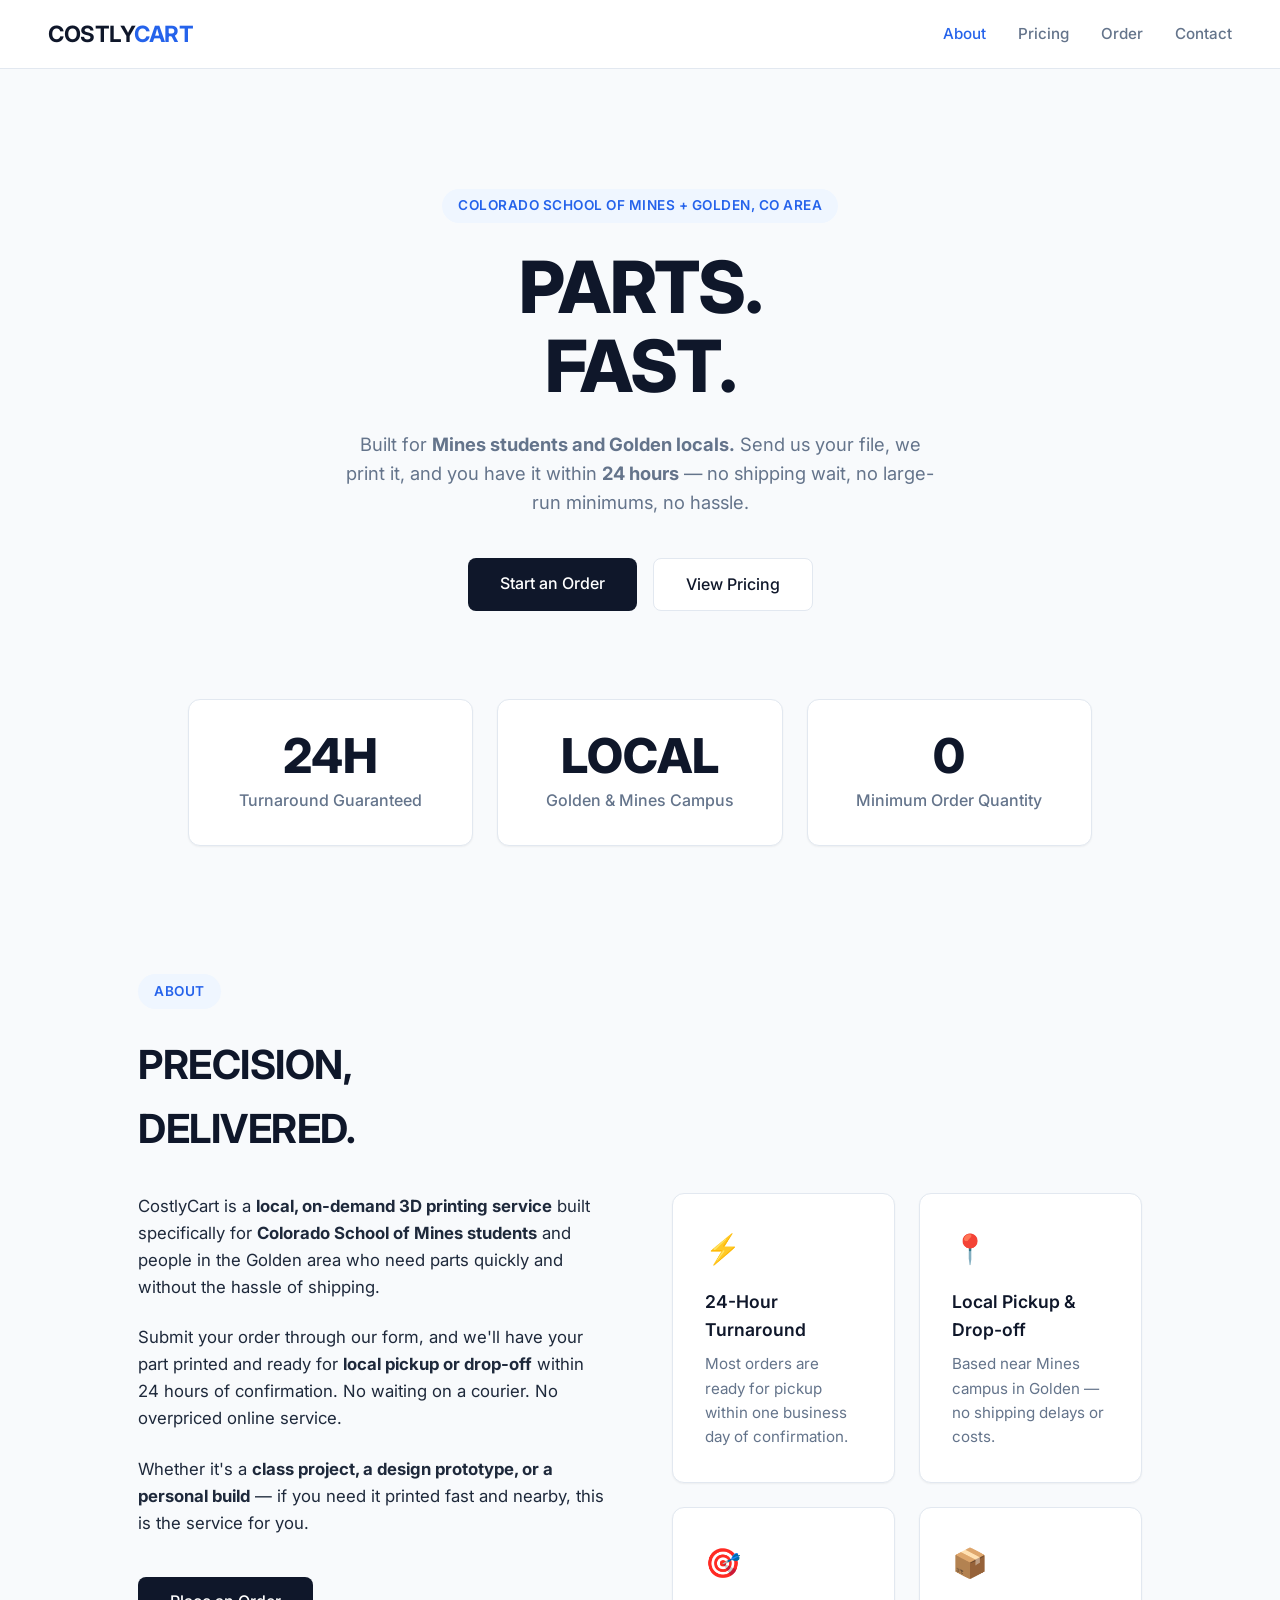
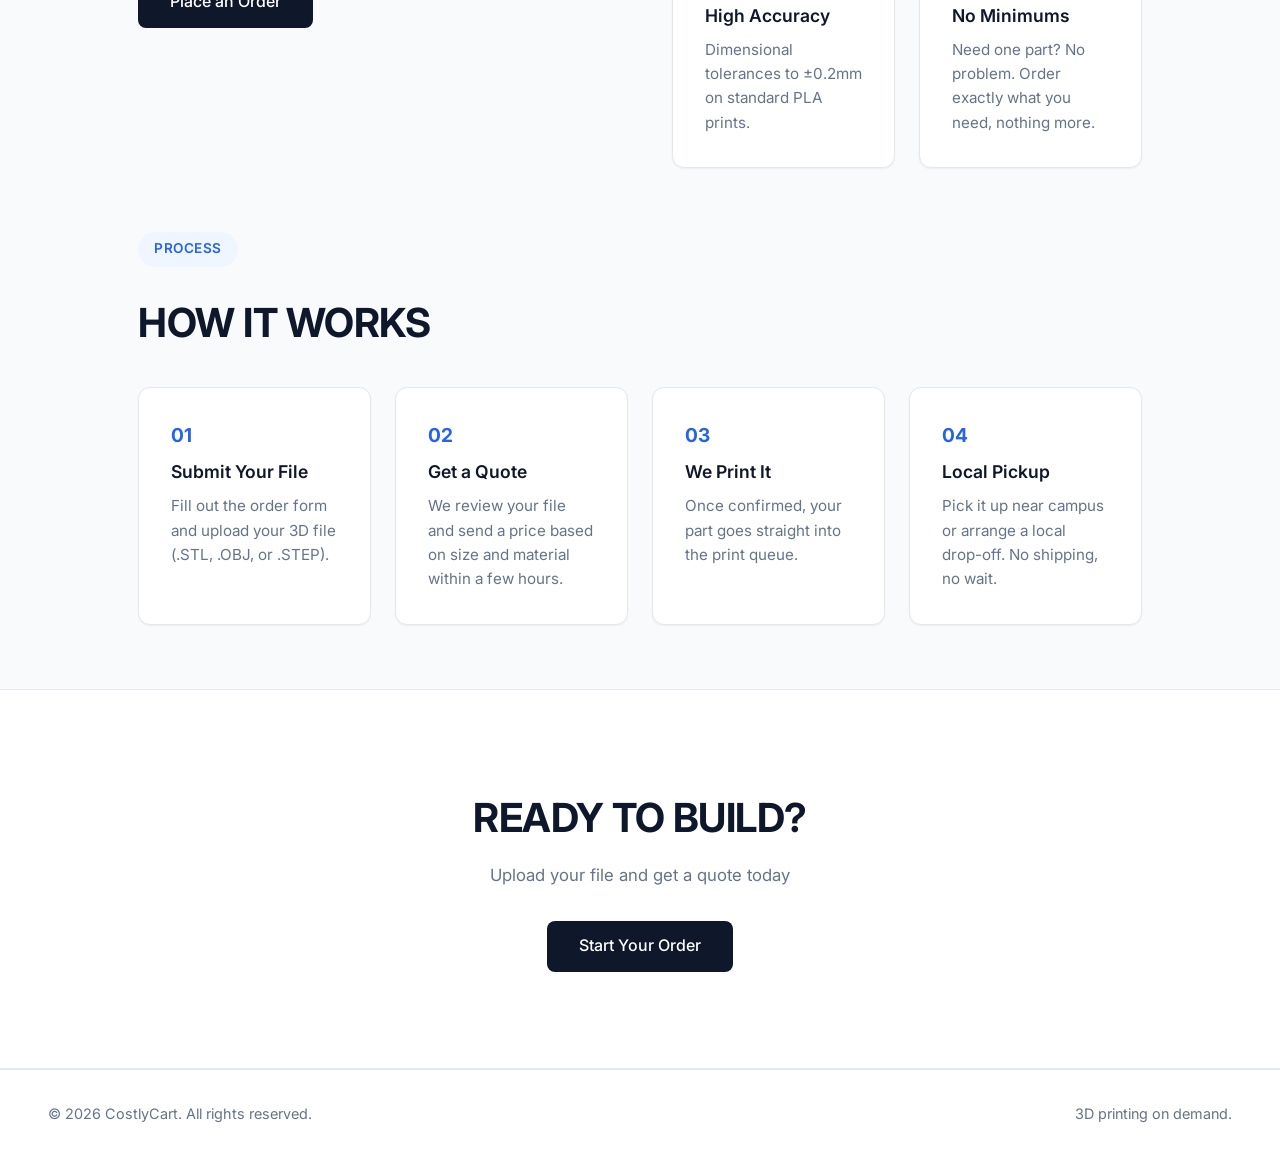
==== commit 78a060bf: "Add files via upload" ====
--- a/index.html
+++ b/index.html
@@ -3,7 +3,9 @@
 <head>
   <meta charset="UTF-8"/>
   <meta name="viewport" content="width=device-width, initial-scale=1.0"/>
+  <meta name="description" content="CostlyCart — local on-demand 3D printing for Colorado School of Mines students and Golden, CO residents. 24-hour turnaround, local pickup only.">
   <title>CostlyCart — 3D Printing On Demand</title>
+  <link rel="icon" href="favicon.svg" type="image/svg+xml">
   <link href="https://fonts.googleapis.com/css2?family=Inter:wght@400;500;600;700;800&display=swap" rel="stylesheet">
   <link rel="stylesheet" href="style.css">
 </head>
--- a/style.css
+++ b/style.css
@@ -140,4 +140,57 @@
 }
 .success-msg.show { display: flex; }
 .success-icon { font-size: 4rem; margin-bottom: 1rem; color: var(--accent); }
-.success-msg p { color: var(--muted); font-size: 1.1rem; margin-bottom: 2rem; max-width: 400px; }+.success-msg p { color: var(--muted); font-size: 1.1rem; margin-bottom: 2rem; max-width: 400px; }
+
+/* Checkbox Formatting */
+.checkbox-field {
+  display: flex;
+  align-items: center;
+  gap: 0.6rem;
+  margin-top: 1.5rem;
+}
+.checkbox-field input[type="checkbox"] {
+  width: 1.2rem;
+  height: 1.2rem;
+  accent-color: var(--accent);
+  cursor: pointer;
+}
+.checkbox-field label {
+  margin-bottom: 0;
+  cursor: pointer;
+}
+.checkbox-field a {
+  color: var(--accent);
+  text-decoration: none;
+  font-weight: 600;
+}
+.checkbox-field a:hover {
+  text-decoration: underline;
+}
+
+.material-card.unavailable { position: relative; }
+.material-card.unavailable .mat-name,
+.material-card.unavailable .mat-tag,
+.material-card.unavailable .mat-desc,
+.material-card.unavailable .mat-props { opacity: 0.25; pointer-events: none; }
+.coming-soon-overlay {
+  position: absolute; inset: 0; display: flex;
+  flex-direction: column; align-items: center; justify-content: center;
+  gap: 0.6rem; pointer-events: none;
+}
+.coming-soon-x { font-size: 5rem; color: var(--accent); opacity: 0.2; position: absolute; font-weight: 800; }
+.coming-soon-badge {
+  font-size: 0.7rem; font-weight: 700; letter-spacing: 0.15em;
+  text-transform: uppercase; color: white; background: var(--accent);
+  padding: 0.35rem 0.9rem; border-radius: 20px; position: relative; z-index: 1;
+}
+
+.footer-cta {
+  background: var(--surface);
+  border-top: 1px solid var(--border);
+  border-bottom: 1px solid var(--border);
+  text-align: center;
+  padding: 6rem 3rem;
+}
+.footer-cta h2 { margin-bottom: 0.75rem; }
+.footer-cta p { color: var(--muted); margin-bottom: 2rem; font-size: 1.05rem; }
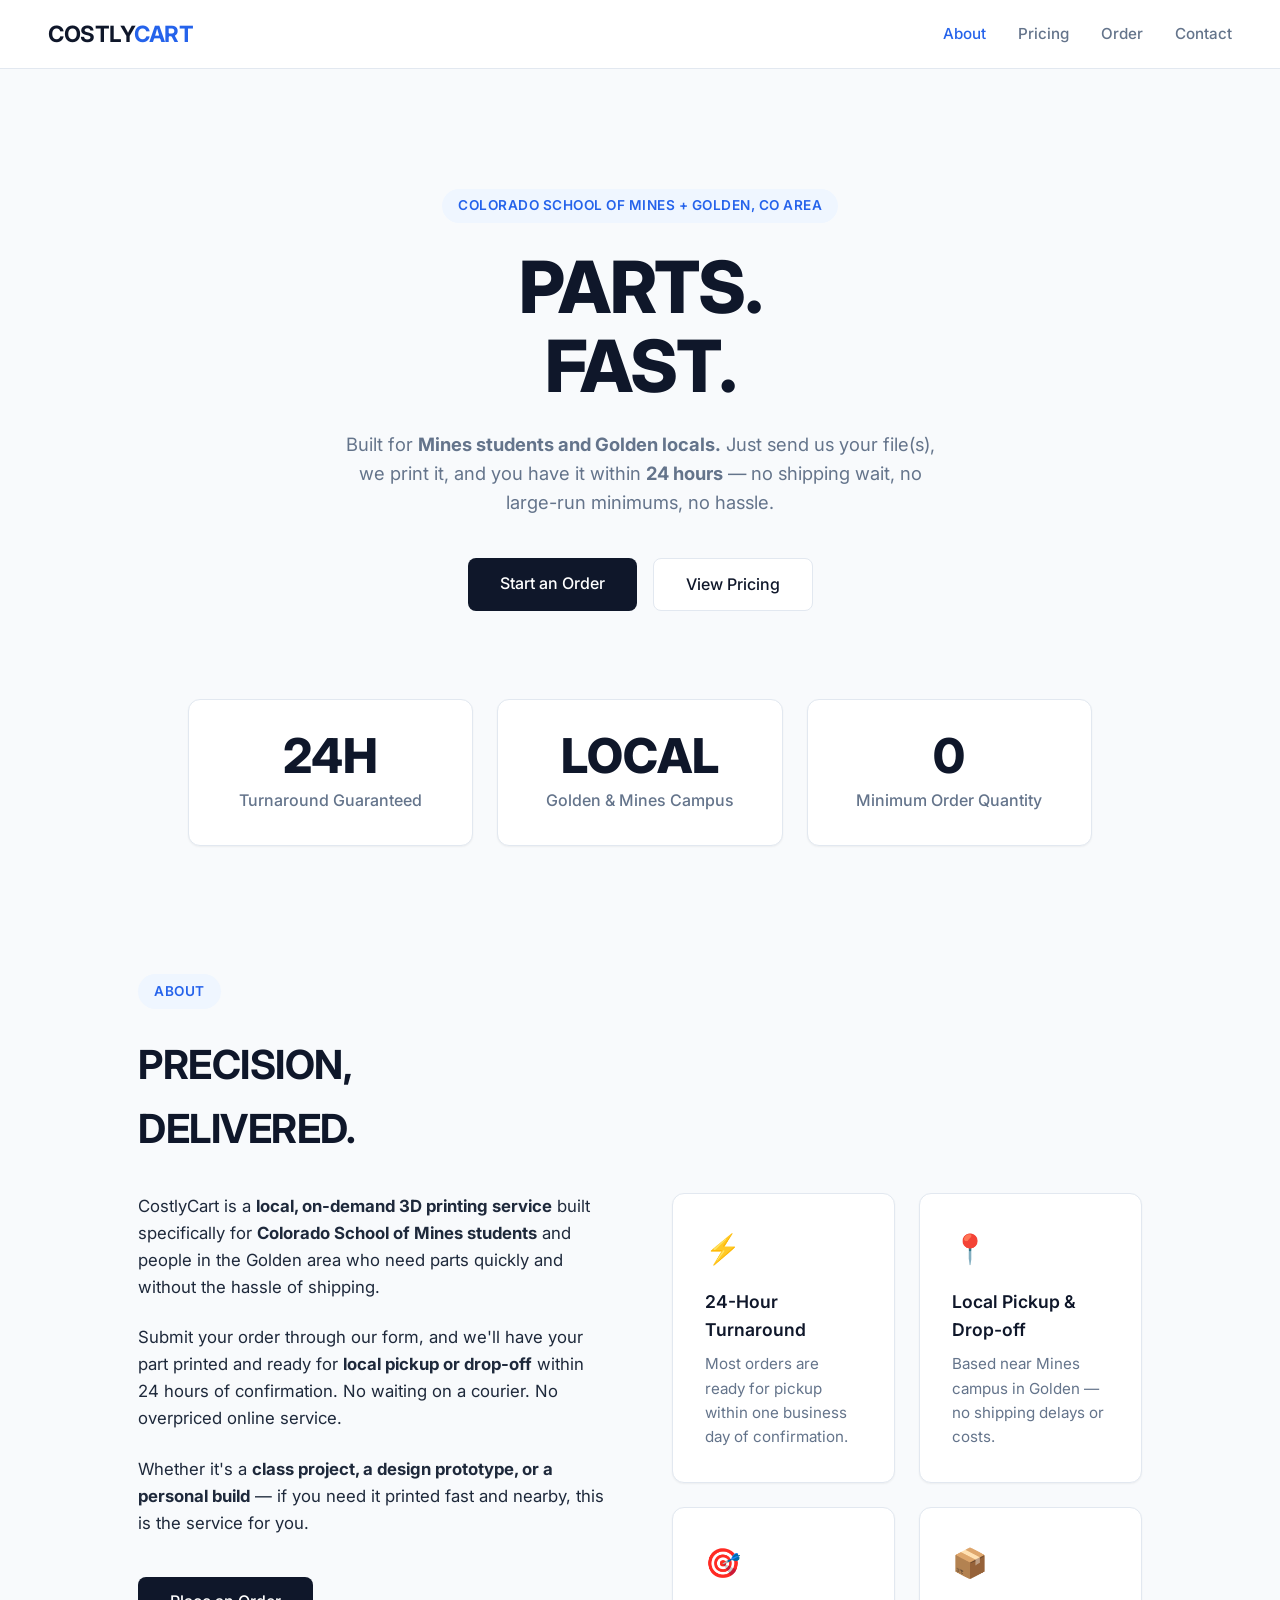
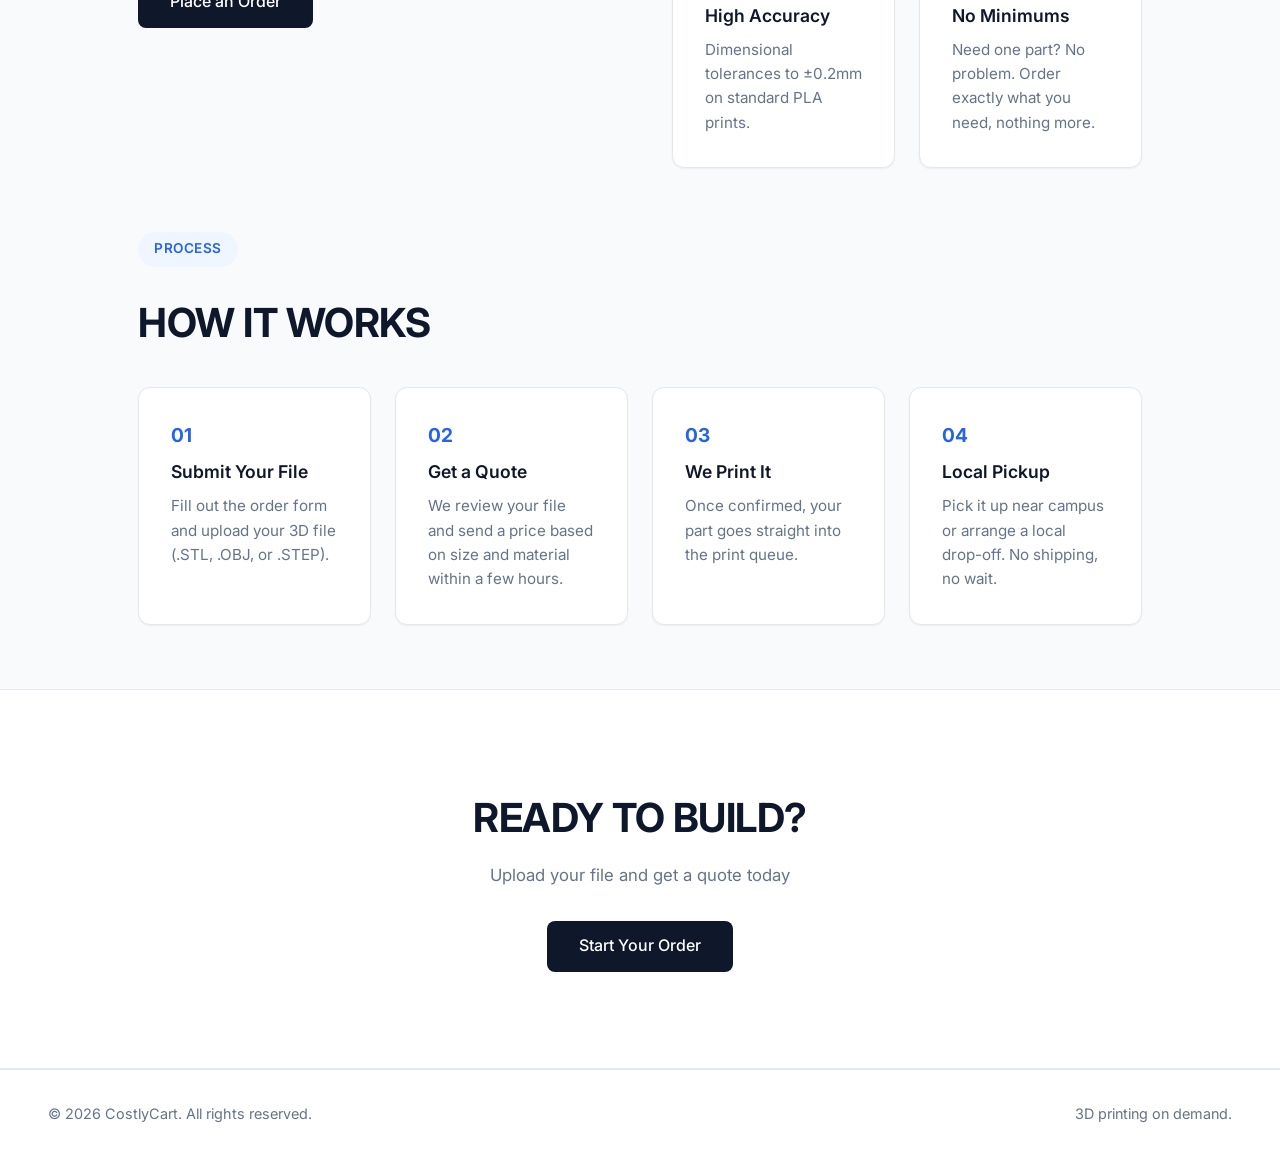
==== commit 5129070a: "index.html" ====
--- a/index.html
+++ b/index.html
@@ -26,7 +26,7 @@
   <p class="hero-tag">Colorado School of Mines + Golden, CO Area</p>
   <h1>PARTS.<br><span class="accent">FAST.</span></h1>
   <p class="hero-sub">
-    Built for <strong>Mines students and Golden locals.</strong> Send us your file, we print it, and you have it within <strong>24 hours</strong> — no shipping wait, no large-run minimums, no hassle.
+    Built for <strong>Mines students and Golden locals.</strong> Just send us your file(s), we print it, and you have it within <strong>24 hours</strong> — no shipping wait, no large-run minimums, no hassle.
   </p>
   <div class="hero-cta">
     <a href="order.html" class="btn">Start an Order</a>
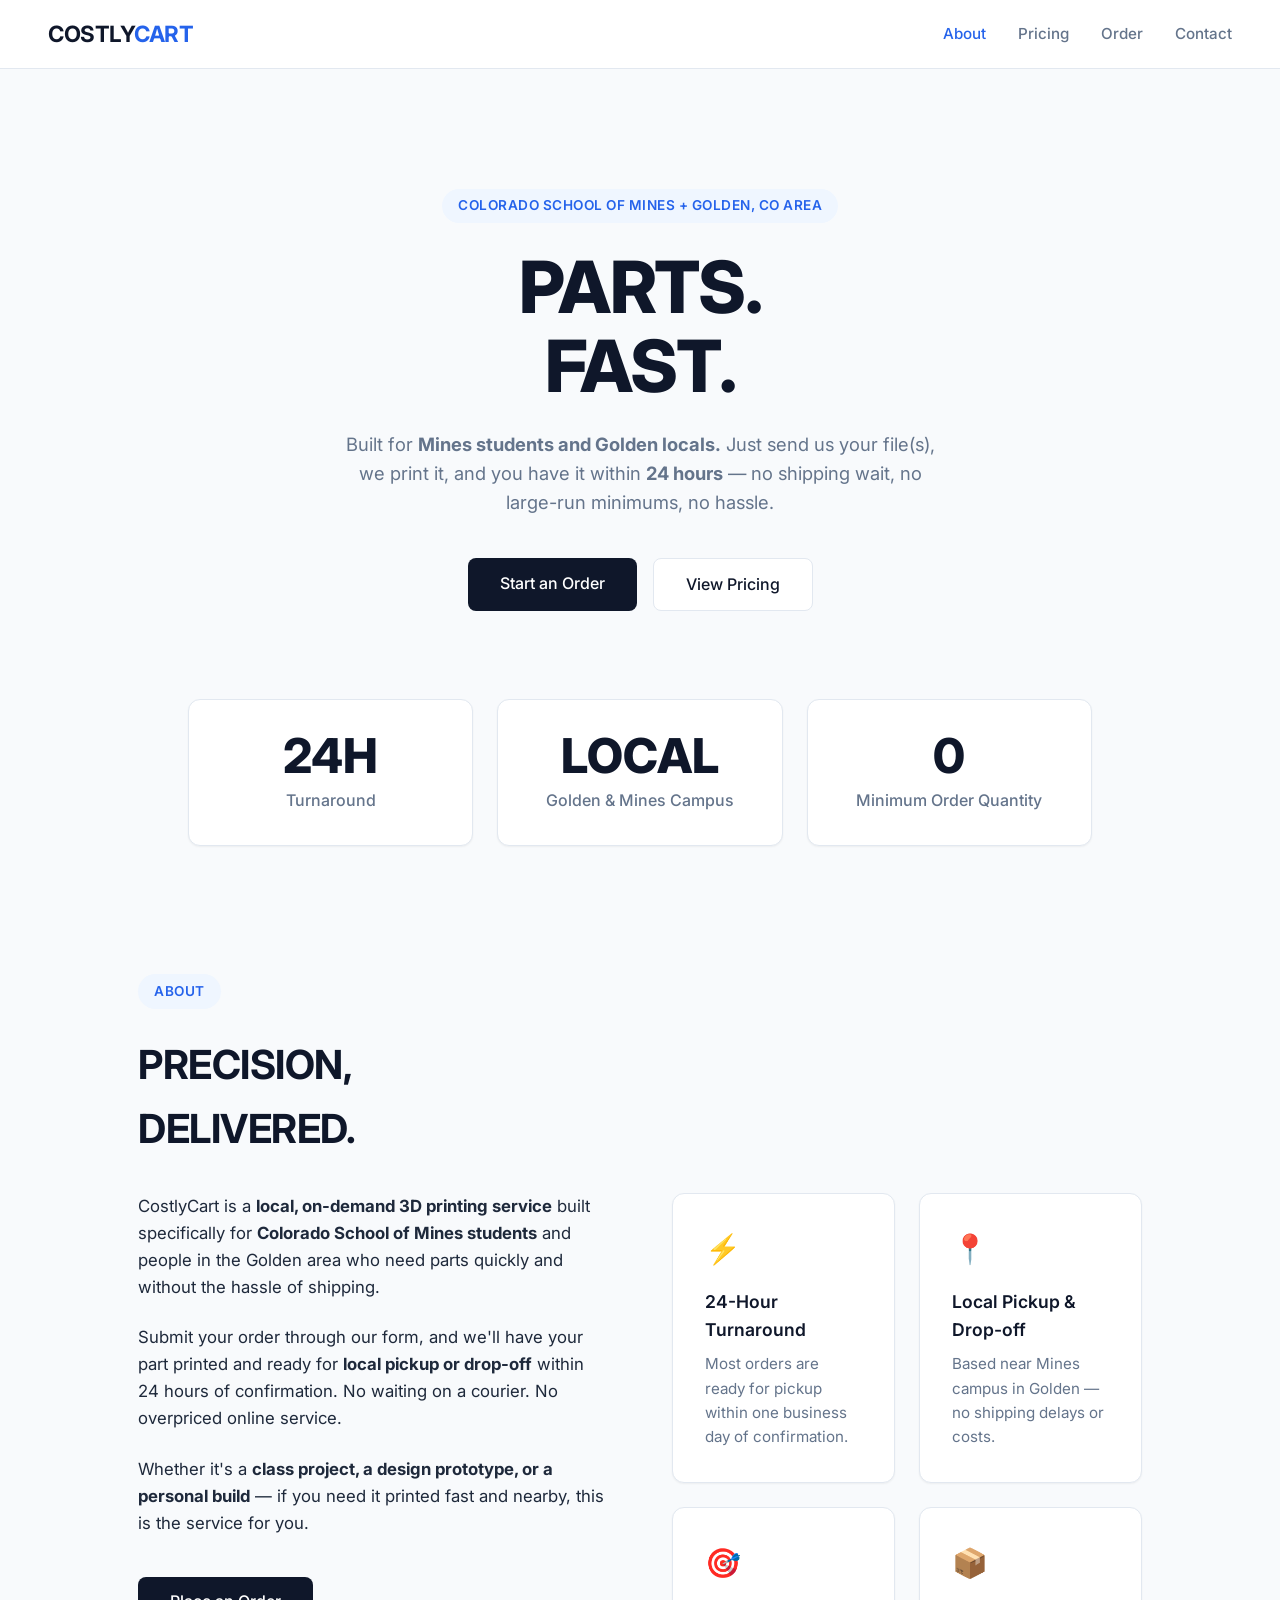
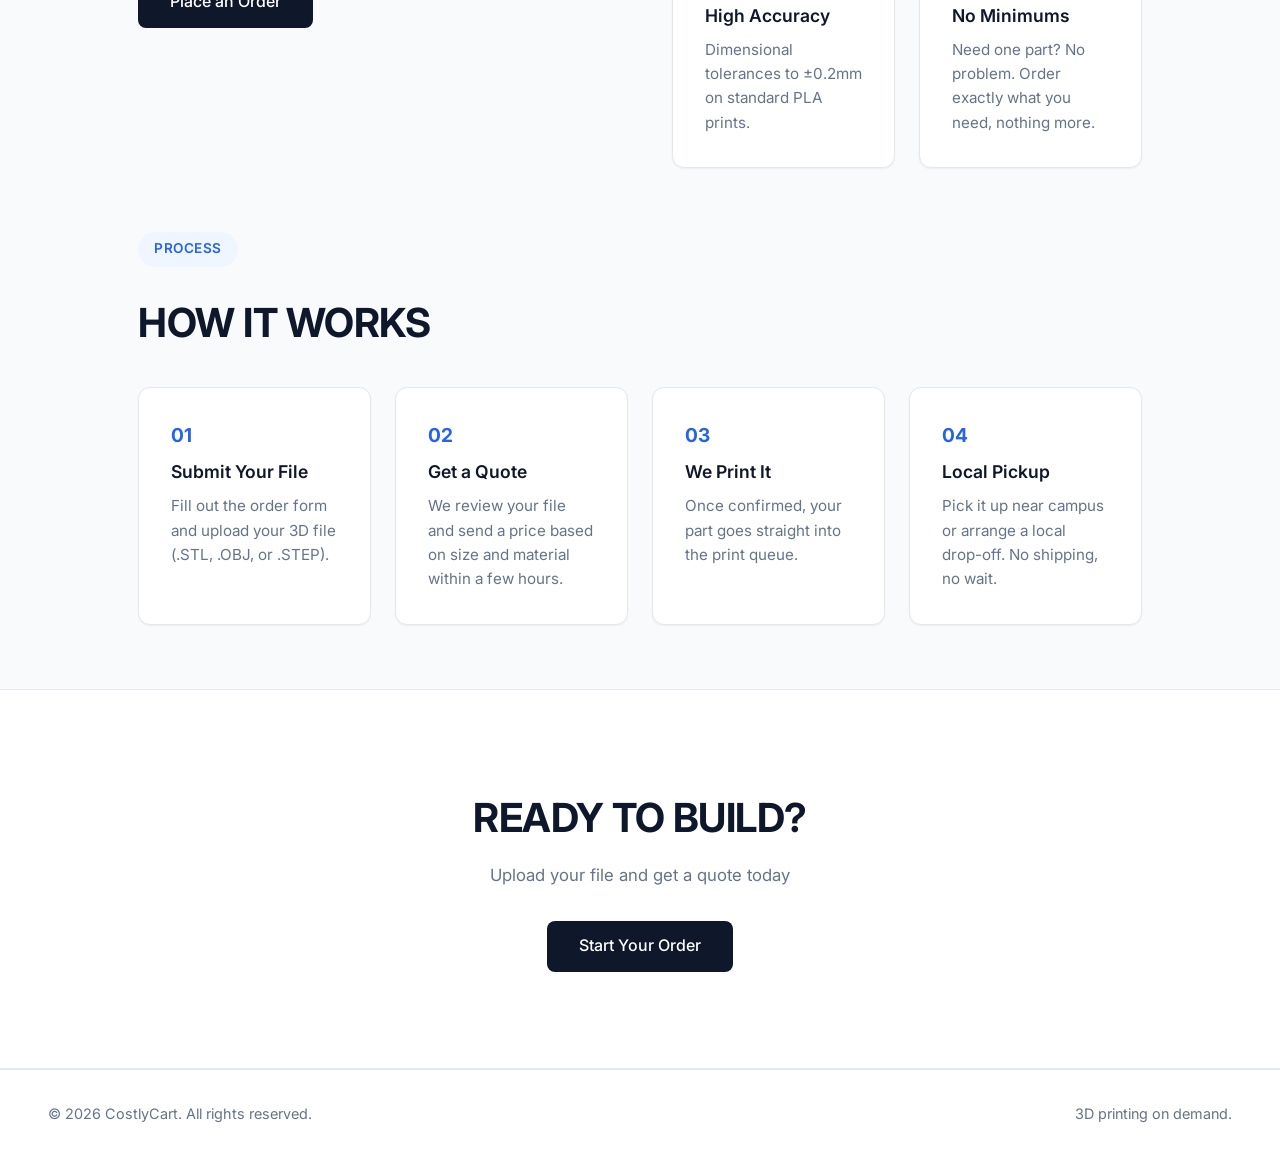
==== commit a116f010: "Update index.html" ====
--- a/index.html
+++ b/index.html
@@ -38,7 +38,7 @@
 <div class="stats">
   <div class="stat">
     <div class="stat-num">24H</div>
-    <div class="stat-label">Turnaround Guaranteed</div>
+    <div class="stat-label">Turnaround</div>
   </div>
   <div class="stat">
     <div class="stat-num">LOCAL</div>
